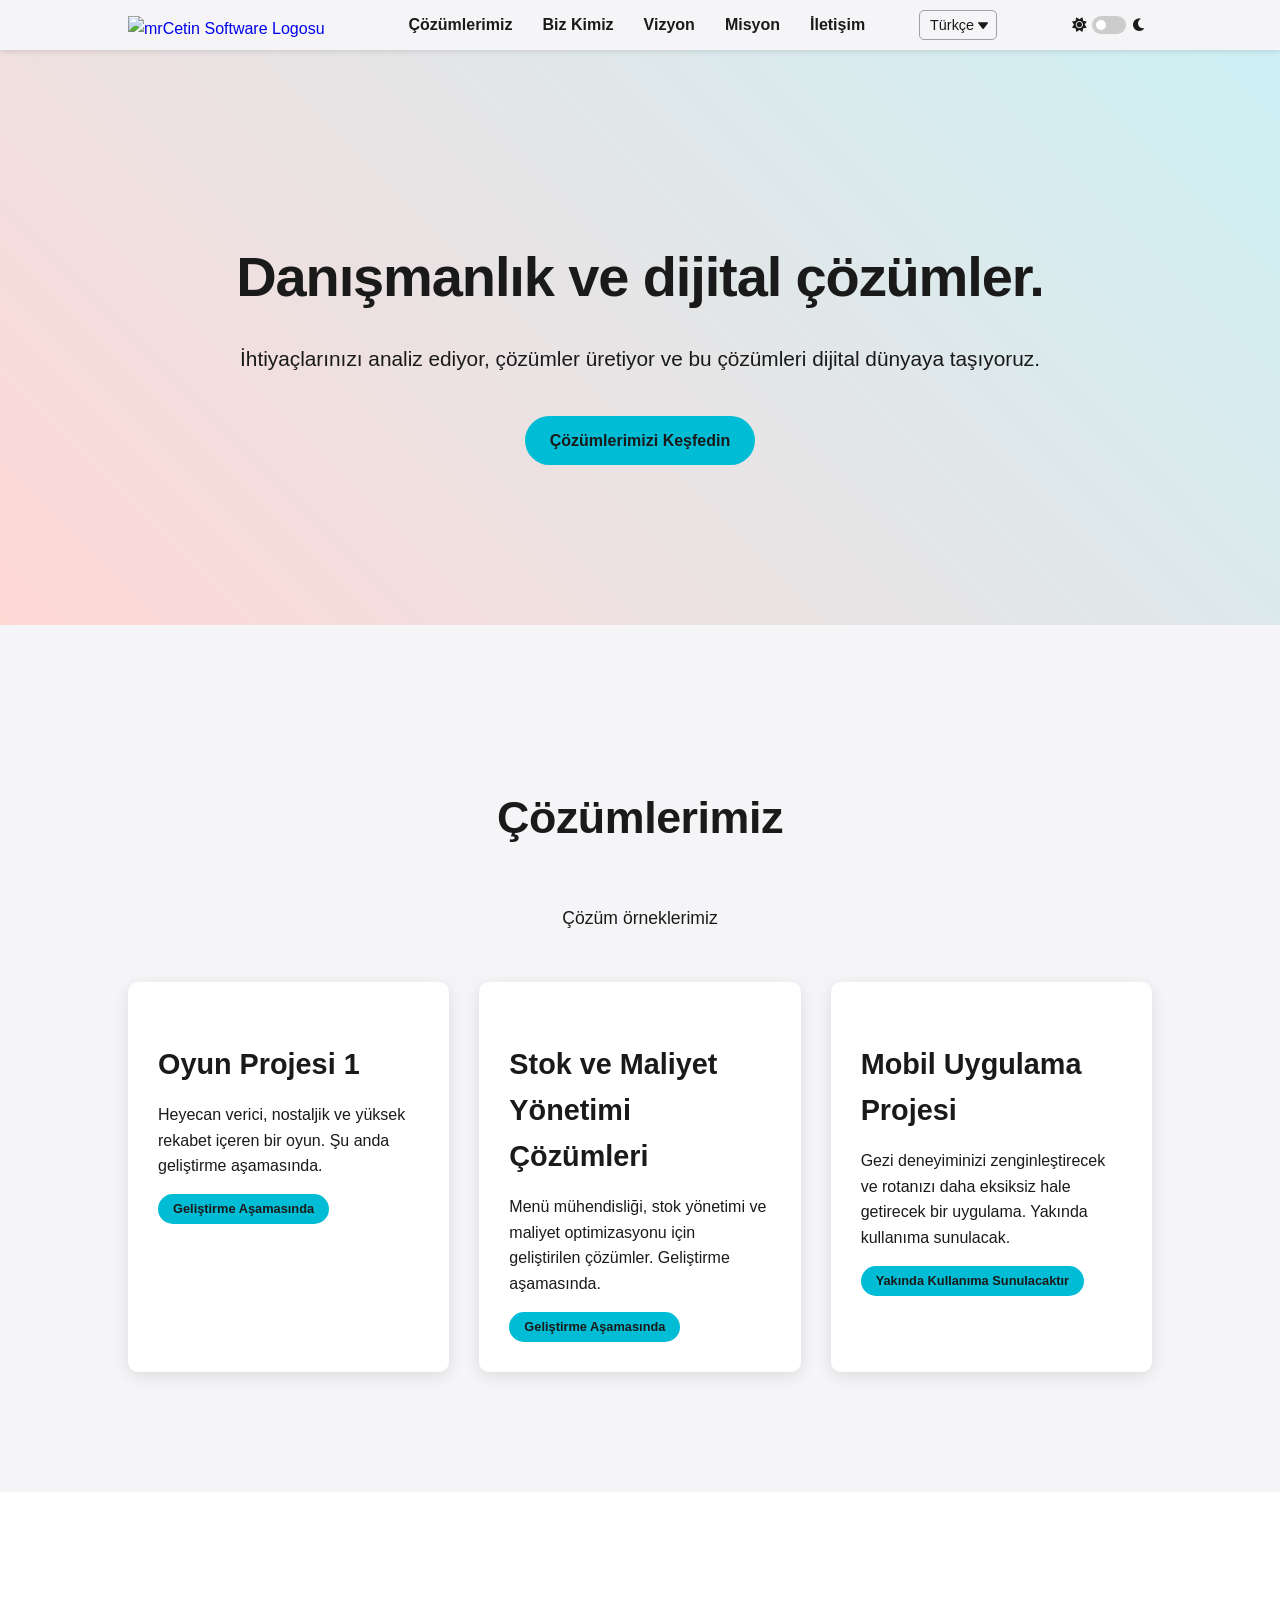
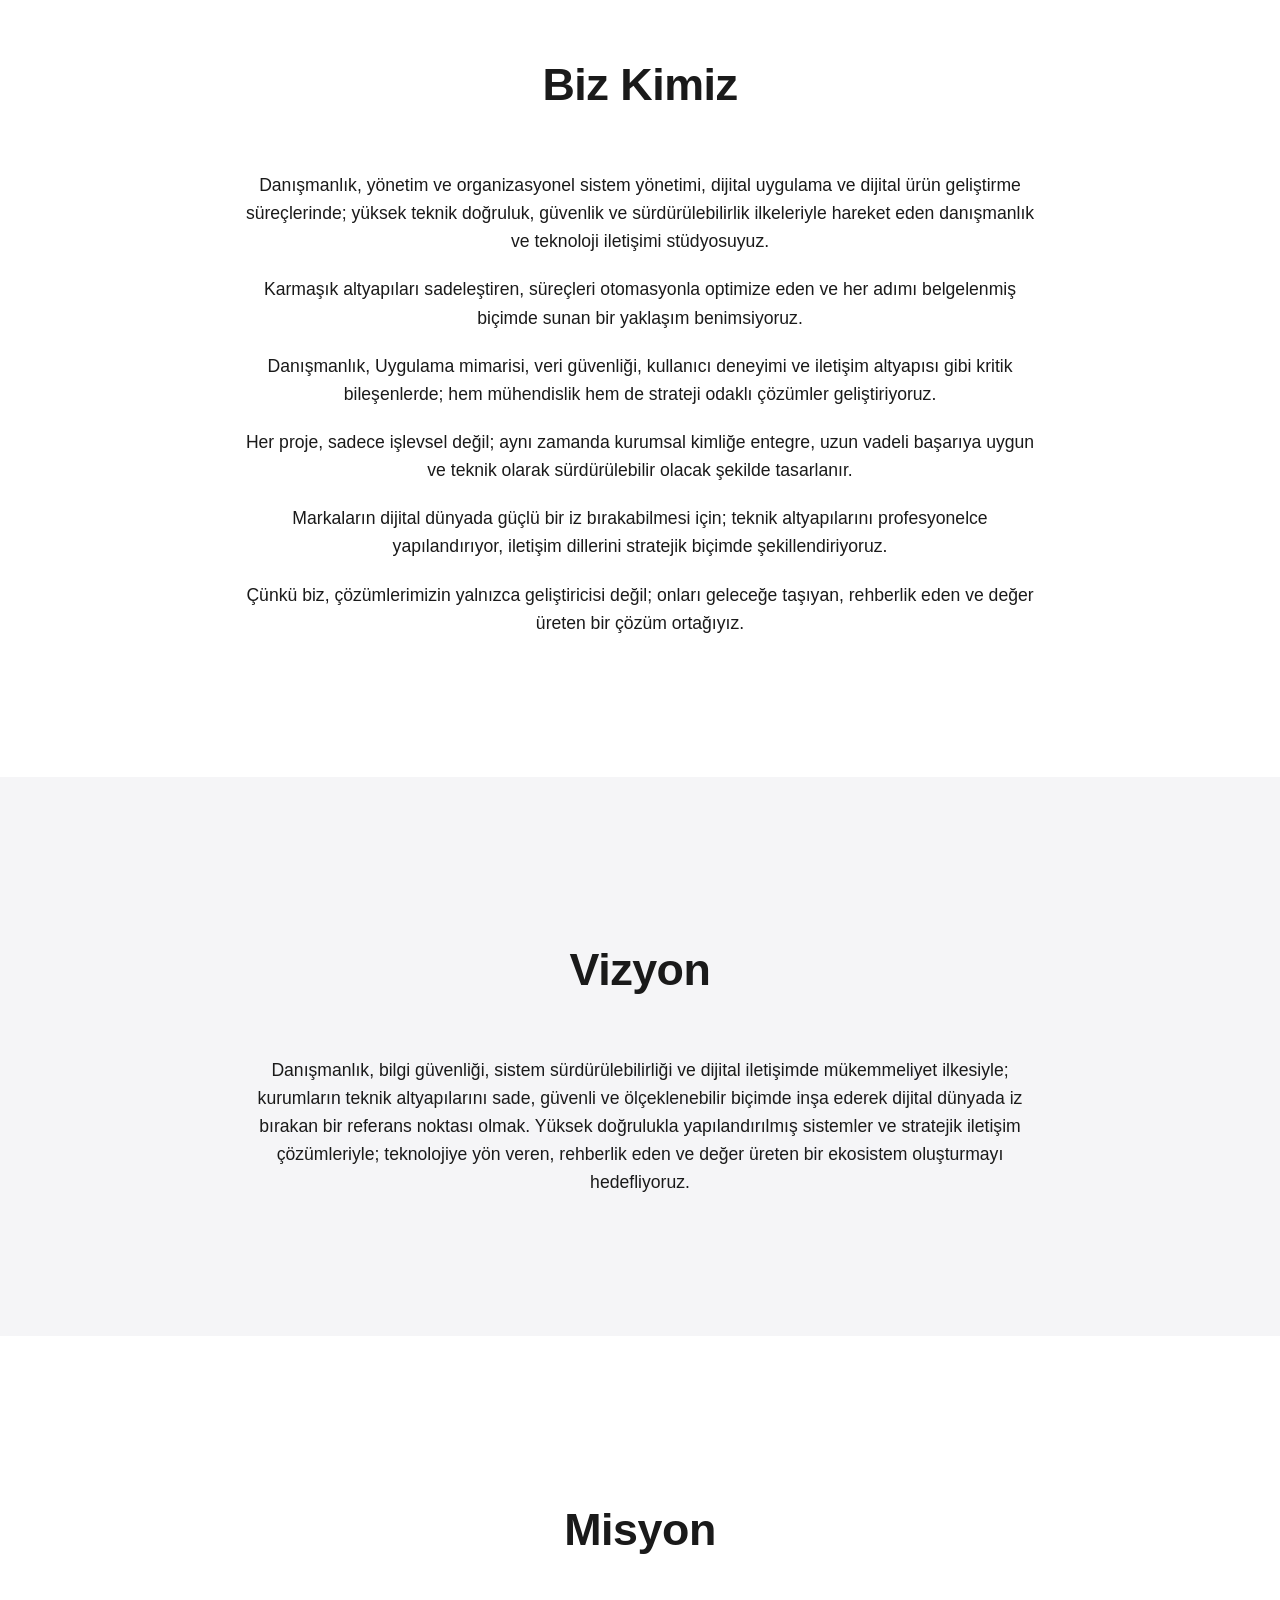
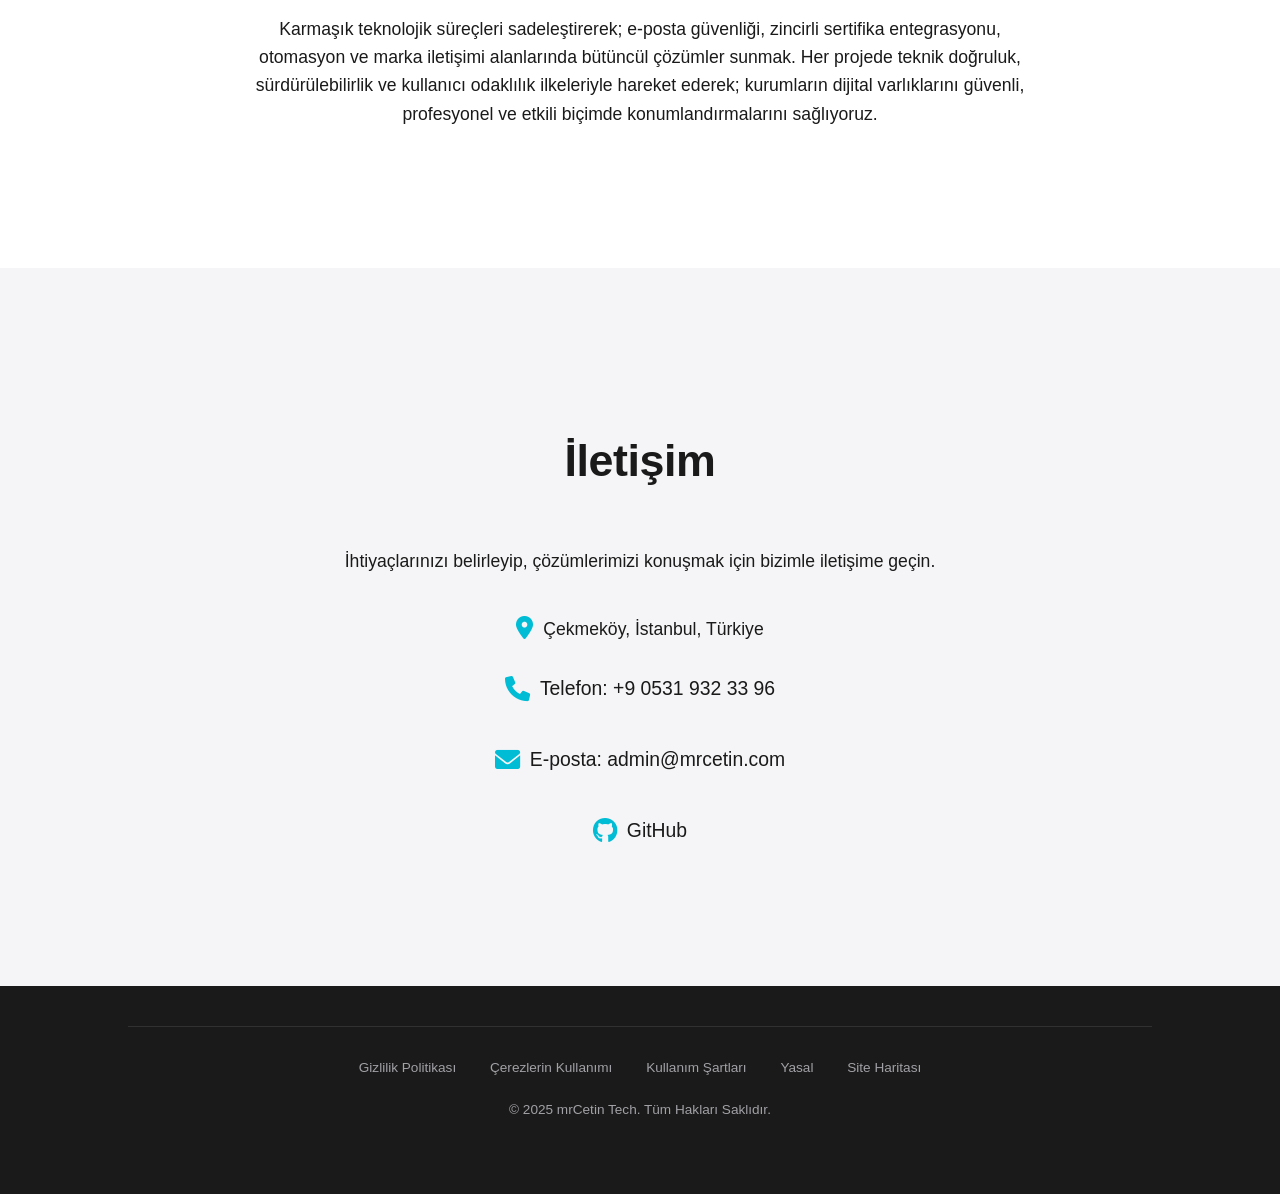
==== index.html @ 2c15eaaa "github pages conf." ====
<!DOCTYPE html>
<html lang="tr">
<head>
    <meta charset="UTF-8">
    <meta name="viewport" content="width=device-width, initial-scale=1.0">
    <title data-i18n="page_title">mrCetin Danışmanlık ve Digital çözümler</title>
    <link rel="stylesheet" href="style.css">
    <link rel="stylesheet" href="https://cdnjs.cloudflare.com/ajax/libs/font-awesome/6.0.0-beta3/css/all.min.css">
</head>
<body>
    <header>
        <div class="container">
            <a href="#" class="logo-link">
                <div class="logo">
                    <img src="logo.png" alt="mrCetin Software Logosu">
                </div>
            </a>
            <nav class="main-nav">
                <ul>
                    <li><a href="#applications" data-i18n="nav_applications">Çözümlerimiz</a></li>
                    <li><a href="#about-us" data-i18n="nav_about_us">Biz Kimiz</a></li>
                    <li><a href="#vision" data-i18n="nav_vision">Vizyon</a></li>
                    <li><a href="#mission" data-i18n="nav_mission">Misyon</a></li>
                    <li><a href="#contact" data-i18n="nav_contact">İletişim</a></li>
                </ul>
            </nav>
            <div class="language-selector main-lang-selector">
                <select id="language-select">
                    <option value="tr">Türkçe</option>
                    <option value="en">English</option>
                    <option value="de">Deutsch</option>
                    <option value="fr">Français</option>
                    <option value="it">Italiano</option>
                    <option value="es">Español</option>
                    <option value="ru">Русский</option>
                    <option value="ja">日本語</option>
                    <option value="zh">中文</option>
                    <option value="ko">한국어</option>
                    <option value="ar">العربية</option>                    
                </select>
            </div>
            <div class="theme-switch-wrapper">
                <i class="fas fa-sun"></i>
                <label class="theme-switch" for="theme-toggle">
                    <input type="checkbox" id="theme-toggle" />
                    <span class="slider"></span>
                </label>
                <i class="fas fa-moon"></i>
            </div>
            <div class="menu-toggle" id="mobile-menu-toggle">
                <i class="fas fa-bars"></i>
            </div>
        </div>
    </header>

    <div class="mobile-menu" id="mobile-menu">
        <nav>
            <ul>
                <li><a href="#applications" data-i18n="nav_applications">Çözümlerimiz</a></li>
                <li><a href="#about-us" data-i18n="nav_about_us">Biz Kimiz</a></li>
                <li><a href="#vision" data-i18n="nav_vision">Vizyon</a></li>
                <li><a href="#mission" data-i18n="nav_mission">Misyon</a></li>
                <li><a href="#contact" data-i18n="nav_contact">İletişim</a></li>
            </ul>
        </nav>
        <div class="language-selector">
            <select id="mobile-language-select">
                <option value="tr">Türkçe</option>
                <option value="en">English</option>
                <option value="de">Deutsch</option>
                <option value="es">Español</option>
                <option value="ru">Русский</option>
                <option value="ja">日本語</option>
                <option value="zh">中文</option>
                <option value="ko">한국어</option>
                <option value="ar">العربية</option>
                <option value="fr">Français</option>
                <option value="it">Italiano</option>
            </select>
        </div>
        <div class="theme-switch-wrapper mobile-theme-switch">
            <i class="fas fa-sun"></i>
            <label class="theme-switch" for="mobile-theme-toggle">
                <input type="checkbox" id="mobile-theme-toggle" />
                <span class="slider"></span>
            </label>
            <i class="fas fa-moon"></i>
        </div>
    </div>

    <main>
        <section id="hero" class="hero-section">
            <div class="container">
                <div class="hero-animated-logo">
                    <img src="logo.png" alt="mrCetin Software Animasyonlu Logo">
                </div>
                <h1 data-i18n="hero_title">Danışmanlık ve dijital çözümler.</h1>
                <p data-i18n="hero_subtitle">İhtiyaçlarınızı tespit edip, çözümler üretiyor ve onları dijital dünyaya taşıyoruz.</p>
                <a href="#applications" class="btn" data-i18n="hero_button">Çözümlerimizi Keşfedin</a>
            </div>
        </section>

        <section id="applications" class="section">
            <div class="container">
                <h2 data-i18n="applications_title">Çözümlerimiz</h2>
                <p data-i18n="applications_text">Çözüm örneklerimiz</p>
                <div class="project-grid">
                    <div class="project-card">
                        <h3 data-i18n="game_project_1_title">Oyun Projesi 1</h3>
                        <p data-i18n="game_project_1_description">Heyecan verici bir mesleki eğitim oyunu. Geliştirme aşamasında.</p>
                        <span class="status" data-i18n="status_in_development">Geliştirme Aşamasında</span>
                    </div>
                    <div class="project-card">
                        <h3 data-i18n="game_project_2_title">Maliyet Yönetimi Çözümleri</h3>
                        <p data-i18n="game_project_2_description">Menü mühendisliği ve maliyet optimizasyonu için gelişmiş çözümler. Geliştirme aşamasında.</p>
                        <span class="status" data-i18n="status_in_development">Geliştirme Aşamasında</span>
                    </div>
                    <div class="project-card">
                        <h3 data-i18n="mobile_app_project_title">Mobil Uygulama Projesi</h3>
                        <p data-i18n="mobile_app_project_description">Gezi deneyimizi geliştirecek ve rotanız için eksikliklerinizi tamamlayacak bir uygulama. Yakında kullanıma sunulacaktır.</p>
                        <span class="status" data-i18n="status_coming_soon">Yakında Kullanıma Sunulacaktır</span>
                    </div>
                </div>
            </div>
        </section>

        <section id="about-us" class="section">
            <div class="container">
                <h2 data-i18n="about_us_title">Biz Kimiz</h2>
                <p data-i18n="about_us_text_p1">Organizayonlardaki ihtiyaçların tespiti ve çözümlerini sunan; yüksek teknik doğruluk, güvenlik ve sürdürülebilirlik ilkeleriyle hareket eden danışmanlık, teknoloji ve iletişim stüdyosuyuz.</p>
                <p data-i18n="about_us_text_p2">Karmaşık altyapıları sadeleştiren, süreçleri otomasyonla optimize eden ve her adımı belgelenmiş biçimde sunan bir yaklaşım benimsiyoruz.</p>
                <p data-i18n="about_us_text_p3">Uygulama mimarisi, veri güvenliği, kullanıcı deneyimi ve iletişim altyapısı gibi kritik bileşenlerde; hem mühendislik hem de strateji odaklı çözümler geliştiriyoruz.</p>
                <p data-i18n="about_us_text_p4">Her proje, sadece işlevsel değil; aynı zamanda kurumsal kimliğe entegre, uzun vadeli başarıya uygun ve teknik olarak sürdürülebilir olacak şekilde tasarlanır.</p>
                <p data-i18n="about_us_text_p5">Markaların dijital dünyada güçlü bir iz bırakabilmesi için; teknik altyapılarını profesyonelce yapılandırıyor, iletişim dillerini stratejik biçimde şekillendiriyoruz.</p>
                <p data-i18n="about_us_text_p6">Çünkü biz, danışmanlık tespitlerinin ve dijital ürünlerin yalnızca geliştiricisi değil; onları geleceğe taşıyan, rehberlik eden ve değer üreten bir çözüm ortağıyız.</p>
            </div>
        </section>

        <section id="vision" class="section">
            <div class="container">
                <h2 data-i18n="vision_title">Vizyon</h2>
                <p data-i18n="vision_text">Bilgi güvenliği, sistem sürdürülebilirliği ve dijital iletişimde mükemmeliyet ilkesiyle; kurumların teknik altyapılarını sade, güvenli ve ölçeklenebilir biçimde inşa ederek dijital dünyada iz bırakan bir referans noktası olmak. Yüksek doğrulukla yapılandırılmış sistemler ve stratejik iletişim çözümleriyle; teknolojiye yön veren, rehberlik eden ve değer üreten bir ekosistem oluşturmayı hedefliyoruz.</p>
            </div>
        </section>

        <section id="mission" class="section">
            <div class="container">
                <h2 data-i18n="mission_title">Misyon</h2>
                <p data-i18n="mission_text">Danışmanlık ihtiacı olan işletmelerin karmaşık teknolojik ve iş akış süreçlerini sadeleştirerek; sistem akış güvenliği, digital uygulama entegrasyonu, otomasyon ve marka iletişimi alanlarında bütüncül çözümler sunmak. Her projede yüksek doğruluk, sürdürülebilirlik ve kullanıcı odaklılık ilkeleriyle hareket ederek; kurumların varlıklarını güvenli, profesyonel ve etkili biçimde konumlandırmalarını sağlıyoruz.</p>
            </div>
        </section>

        <section id="contact" class="section">
            <div class="container">
                <h2 data-i18n="contact_title">İletişim</h2>
                <p data-i18n="contact_text">Danışmanlık ve dijital ürün ihtiyaçlarınız için bizimle iletişime geçin.</p>
                <div class="contact-info">
                    <p><i class="fas fa-map-marker-alt"></i> <span data-i18n="contact_address">Çekmeköy, İstanbul, Türkiye</span></p>
                    <p><a href="tel:+905319323396"><i class="fas fa-phone"></i> <span data-i18n="contact_phone">+90531-932 33 96</span></a></p>
                    <p><a href="mailto:admin@mrcetin.com"><i class="fas fa-envelope"></i> <span data-i18n="contact_email">admin@mrcetin.com</span></a></p>
                    <p><a href="https://github.com/rgt320q/mainWebSite" target="_blank"><i class="fab fa-github"></i> <span data-i18n="contact_github">GitHub</span></a></p>
                </div>
                <!-- İletişim formu veya bilgileri buraya gelecek -->
            </div>
        </section>
    </main>

    <footer>
        <div class="container">
            <div class="footer-links">
                <a href="#privacy-policy" class="modal-trigger" data-i18n="footer_privacy">Gizlilik Politikası</a>
                <a href="#cookie-policy" class="modal-trigger" data-i18n="footer_cookies">Çerezlerin Kullanımı</a>
                <a href="#terms-of-use" class="modal-trigger" data-i18n="footer_terms">Kullanım Şartları</a>
                <a href="#legal-notice" class="modal-trigger" data-i18n="footer_legal">Yasal</a>
                <a href="#sitemap" class="modal-trigger" data-i18n="footer_sitemap">Site Haritası</a>
            </div>
            <p data-i18n="footer_copyright">&copy; 2025 mrCetin Tech. Tüm Hakları Saklıdır.</p>
        </div>
    </footer>

    <!-- Modals for Legal Content -->
    <div id="privacy-policy" class="modal">
        <div class="modal-content">
            <span class="close-button">&times;</span>
            <h2 data-i18n="privacy_policy_title">Gizlilik Politikası</h2>
            <p data-i18n="privacy_policy_text">Bu gizlilik politikası, mrCetin Software'in kişisel verilerinizi nasıl topladığını, kullandığını, ifşa ettiğini ve koruduğunu açıklar. Hizmetlerimizi kullanarak, bu politikada açıklanan uygulamaları kabul etmiş olursunuz. Veri güvenliğiniz bizim için önemlidir ve verilerinizi korumak için gerekli tüm önlemleri alıyoruz. Topladığımız veriler, hizmetlerimizi iyileştirmek, size daha iyi bir deneyim sunmak ve yasal yükümlülüklerimizi yerine getirmek amacıyla kullanılır. Verilerinizi üçüncü taraflarla izniniz olmadan paylaşmayız, ancak yasal gereklilikler veya hizmet sağlayıcılarımızla işbirliği durumları istisna teşkil edebilir. Gizlilik haklarınızla ilgili daha fazla bilgi için lütfen bizimle iletişime geçin.</p>
        </div>
    </div>

    <div id="cookie-policy" class="modal">
        <div class="modal-content">
            <span class="close-button">&times;</span>
            <h2 data-i18n="cookie_policy_title">Çerezlerin Kullanımı</h2>
            <p data-i18n="cookie_policy_text">Web sitemiz, kullanıcı deneyiminizi geliştirmek ve hizmetlerimizi analiz etmek için çerezler kullanır. Çerezler, tarayıcınız tarafından bilgisayarınızda depolanan küçük metin dosyalarıdır. Bu çerezler, tercihlerinizi hatırlamamıza, site trafiğini analiz etmemize ve size kişiselleştirilmiş içerik sunmamıza yardımcı olur. Çerezleri istediğiniz zaman tarayıcı ayarlarınızdan kontrol edebilir ve silebilirsiniz. Ancak, çerezleri devre dışı bırakmanız durumunda web sitemizin bazı özelliklerinin düzgün çalışmayabileceğini lütfen unutmayın. Daha fazla bilgi için çerez politikamızı inceleyebilirsiniz.</p>
        </div>
    </div>

    <div id="terms-of-use" class="modal">
        <div class="modal-content">
            <span class="close-button">&times;</span>
            <h2 data-i18n="terms_of_use_title">Kullanım Şartları</h2>
            <p data-i18n="terms_of_use_text">mrCetin Software web sitesini kullanarak, aşağıdaki kullanım şartlarını kabul etmiş olursunuz. Bu şartlar, web sitemizin kullanımı, içeriği, fikri mülkiyet hakları ve sorumluluk sınırlamaları ile ilgili hükümler içerir. Web sitemizdeki içerikler yalnızca genel bilgi amaçlıdır ve herhangi bir yasal tavsiye niteliği taşımaz. Hizmetlerimizi kötüye kullanmamanız, yasa dışı faaliyetlerde bulunmamanız ve diğer kullanıcıların haklarına saygı göstermeniz beklenir. Bu şartları ihlal etmeniz durumunda, hizmetlerimize erişiminiz kısıtlanabilir veya sonlandırılabilir. Lütfen bu şartları dikkatlice okuyunuz.</p>
        </div>
    </div>

    <div id="legal-notice" class="modal">
        <div class="modal-content">
            <span class="close-button">&times;</span>
            <h2 data-i18n="legal_notice_title">Yasal Bildirim</h2>
            <p data-i18n="legal_notice_text">Bu yasal bildirim, mrCetin Software'in yasal bilgilerini, şirket detaylarını ve telif hakkı beyanlarını içerir. Web sitemizdeki tüm içerikler, metinler, grafikler, logolar ve yazılımlar mrCetin Software'e aittir veya lisanslıdır ve telif hakkı yasalarıyla korunmaktadır. İzinsiz çoğaltma, dağıtım veya kullanım yasaktır. Web sitemizde yer alan bilgiler iyi niyetle sunulmuştur, ancak doğruluğu veya eksiksizliği konusunda garanti verilmez. Herhangi bir yasal sorunuz veya endişeniz varsa, lütfen yetkili bir hukuk danışmanına başvurunuz.</p>
        </div>
    </div>

    <div id="sitemap" class="modal">
        <div class="modal-content">
            <span class="close-button">&times;</span>
            <h2 data-i18n="sitemap_title">Site Haritası</h2>
            <p data-i18n="sitemap_text">mrCetin Software web sitesinin tüm sayfalarına hızlı erişim için site haritası. Ana Sayfa, Uygulamalarımız, Biz Kimiz, Vizyon, Misyon, İletişim, Gizlilik Politikası, Çerezlerin Kullanımı, Kullanım Şartları, Yasal Bildirim gibi ana bölümleri içerir. Bu harita, web sitemizde gezinmenizi kolaylaştırmak ve aradığınız bilgilere daha hızlı ulaşmanızı sağlamak amacıyla hazırlanmıştır. Herhangi bir sayfa bağlantısının çalışmaması durumunda lütfen bizimle iletişime geçin.</p>
        </div>
    </div>

    <script src="script.js"></script>
</body>
</html>
---- style.css ----
:root {
    --color-text-primary: #1A1A1A;
    --color-background-primary: #FFFFFF;
    --color-background-secondary: #F5F5F7;
    --color-accent-primary: #00BCD4;
    --color-accent-secondary: #FF3B30;
    --color-header-background: #F5F5F7;
    --color-header-text: #1A1A1A;
    --color-footer-background: #1A1A1A;
    --color-footer-text: #A1A1A6;
    --color-modal-background: rgba(0,0,0,0.8);
    --color-modal-content-background: #FFFFFF;
    --color-shadow: rgba(0,0,0,0.1);
    --logo-filter: none;
}

[data-theme="dark"] {
    --color-text-primary: #FFFFFF;
    --color-background-primary: #1A1A1A;
    --color-background-secondary: #2C2C2E;
    --color-header-background: #1A1A1A;
    --color-header-text: #FFFFFF;
    --color-footer-text: #8E8E93;
    --color-modal-content-background: #2C2C2E;
    --color-shadow: rgba(255,255,255,0.2);
    --logo-filter: brightness(0) invert(1);
}

body {
    font-family: -apple-system, BlinkMacSystemFont, "Segoe UI", Roboto, Helvetica, Arial, sans-serif, "Apple Color Emoji", "Segoe UI Emoji", "Segoe UI Symbol";
    margin: 0;
    padding: 0;
    box-sizing: border-box;
    background-color: var(--color-background-primary);
    color: var(--color-text-primary);
    line-height: 1.6;
    transition: background-color 0.3s ease, color 0.3s ease;
}

.container {
    width: 90%;
    max-width: 1024px; /* Apple.com'a benzer daha dar bir içerik alanı */
    margin: 0 auto;
    padding: 20px 0;
}

/* Header */
header {
    background-color: var(--color-header-background);
    color: var(--color-header-text);
    padding: 3px 0; /* Further reduced vertical padding */
    position: fixed;
    width: 100%;
    top: 0;
    left: 0;
    z-index: 1000;
    box-shadow: 0 2px 5px var(--color-shadow);
}

header .container {
    display: flex;
    justify-content: space-between;
    align-items: center;
    padding: 5px 5px; /* Reduced vertical padding for header's container */
}

.logo-link {
    padding-top: 8px; /* Small buffer above the logo */
    text-decoration: none;
}

.logo {
    /* padding-top is now on .logo-link */
}

.logo img {
    height: 60px; /* Further reduced logo height */
    filter: none; /* Default dark logo for light mode */
    transition: filter 0.3s ease;
}

[data-theme="dark"] .logo img {
    filter: brightness(0) invert(1); /* Invert to white for dark mode */
}

nav.main-nav {
    display: flex;
}

nav.main-nav ul {
    list-style: none;
    margin: 0;
    padding: 0;
    display: flex;
}

nav.main-nav ul li {
    margin-left: 30px;
}

nav.main-nav ul li a {
    color: var(--color-header-text);
    text-decoration: none;
    font-weight: 600;
    font-size: 1em;
    transition: color 0.3s ease;
}

nav.main-nav ul li a:hover {
    color: var(--color-accent-primary); /* Vurgu rengi */
}

.language-selector.main-lang-selector {
    display: block;
}

.language-selector select {
    background-color: var(--color-header-background);
    color: var(--color-header-text);
    border: 1px solid var(--color-footer-text);
    padding: 6px 10px;
    border-radius: 5px;
    font-size: 0.9em;
    cursor: pointer;
    appearance: none;
    -webkit-appearance: none;
    -moz-appearance: none;
    background-repeat: no-repeat;
    background-position: right 8px top 50%;
    background-size: 10px auto;
    transition: background-color 0.3s ease, color 0.3s ease, border-color 0.3s ease;
    background-image: url('data:image/svg+xml;charset=US-ASCII,%3Csvg%20xmlns%3D%22http%3A%2F%2Fwww.w3.org%2F2000%2Fsvg%22%20width%3D%22292.4%22%20height%3D%22292.4%22%3E%3Cpath%20fill%3D%22%231A1A1A%22%20d%3D%22M287%2069.4a17.6%2017.6%200%200%200-13-5.4H18.4c-6.5%200-12.3%203.2-16.1%208.1-3.8%204.9-4.6%2011-2.4%2017.4l133.7%20163.5c3.8%204.9%209.6%208.1%2016.1%208.1s12.3-3.2%2016.1-8.1L289.4%2094.7c2.2-6.4%201.4-12.5-2.4-17.4z%22%2F%3E%3C%2Fsvg%3E');
}

[data-theme="dark"] .language-selector select {
    background-image: url('data:image/svg+xml;charset=US-ASCII,%3Csvg%20xmlns%3D%22http%3A%2F%2Fwww.w3.org%2F2000%2Fsvg%22%20width%3D%22292.4%22%20height%3D%22292.4%22%3E%3Cpath%20fill%3D%22%23FFFFFF%22%20d%3D%22M287%2069.4a17.6%2017.6%200%200%200-13-5.4H18.4c-6.5%200-12.3%203.2-16.1%208.1-3.8%204.9-4.6%2011-2.4%2017.4l133.7%20163.5c3.8%204.9%209.6%208.1%2016.1%208.1s12.3-3.2%2016.1-8.1L289.4%2094.7c2.2-6.4%201.4-12.5-2.4-17.4z%22%2F%3E%3C%2Fsvg%3E');
}

.language-selector select:focus {
    outline: none;
    border-color: var(--color-accent-primary);
}

.menu-toggle {
    display: none; /* Hide on desktop */
    font-size: 1.8em;
    cursor: pointer;
    color: var(--color-header-text);
}

/* Theme Toggle Switch */
.theme-switch-wrapper {
    display: flex;
    align-items: center;
    margin-left: 15px;
}

.theme-switch {
    display: inline-block;
    height: 18px;
    position: relative;
    width: 34px;
}

.theme-switch input {
    display:none;
}

.slider {
    background-color: #ccc;
    bottom: 0;
    cursor: pointer;
    left: 0;
    position: absolute;
    right: 0;
    top: 0;
    transition: .4s;
    border-radius: 18px;
}

.slider:before {
    background-color: white;
    bottom: 4px;
    content: "";
    height: 10px;
    left: 4px;
    position: absolute;
    transition: .4s;
    width: 10px;
    border-radius: 50%;
}

input:checked + .slider {
    background-color: var(--color-accent-primary);
}

input:checked + .slider:before {
    transform: translateX(16px);
}

.theme-switch-wrapper .fa-sun, .theme-switch-wrapper .fa-moon {
    color: var(--color-header-text);
    margin: 0 6px;
    font-size: 0.9em;
}

.mobile-menu {
    display: none; /* Hidden by default */
}

/* Hero Section */
.hero-section {
    background: var(--color-background-primary);
    color: var(--color-text-primary);
    text-align: center;
    padding: 140px 0; /* Adjusted for less space on desktop */
    display: flex;
    flex-direction: column; /* İçerikleri dikey hizalamak için */
    align-items: center;
    justify-content: center;
    /*min-height: 90vh; /* Tam ekran yüksekliği */
    margin-top: 0; /* Header yüksekliği kadar boşluk kaldırıldı, padding ile ayarlanacak */
    overflow: hidden; /* Animasyonlar için */
    position: relative;
}

.hero-section::before {
    content: '';
    position: absolute;
    top: 0;
    left: 0;
    width: 100%;
    height: 100%;
    background: linear-gradient(45deg, var(--color-accent-secondary), var(--color-accent-primary));
    opacity: 0.2;
    animation: gradientAnimation 15s ease infinite;
    z-index: 0;
}

.hero-section .container {
    position: relative;
    z-index: 1;
}

.hero-animated-logo {
    margin-bottom: 10px; /* Logo ile metin arasındaki boşluk azaltıldı */
    opacity: 0;
    animation: logoFadeInBlur 12s infinite alternate; /* Animasyon süresi artırıldı */
}

.hero-animated-logo img {
    height: 280px; /* Animasyonlu logo boyutu */
    filter: var(--logo-filter);
    transition: filter 0.3s ease;
}

@keyframes logoFadeInBlur {
    0% {
        opacity: 0;
        filter: var(--logo-filter) blur(10px);
        transform: translateY(-50px) scale(0.5);
    }
    10% {
        opacity: 1;
        filter: var(--logo-filter) blur(0px);
        transform: translateY(0) scale(1.2);
    }
    20% {
        opacity: 1;
        filter: var(--logo-filter) blur(0px);
        transform: translateY(0) scale(1.2);
    }
    25% {
        opacity: 0.5;
        filter: var(--logo-filter) blur(5px);
        transform: translateY(-5px) scale(1.15);
    }
    30% {
        opacity: 1;
        filter: var(--logo-filter) blur(0px);
        transform: translateY(0) scale(1.2);
    }
    80% {
        opacity: 1;
        filter: var(--logo-filter) blur(0px);
        transform: translateY(0) scale(1.2);
    }
    100% {
        opacity: 0;
        filter: var(--logo-filter) blur(10px);
        transform: translateY(50px) scale(0.5);
    }
}

.hero-section h1,
.hero-section p,
.hero-section .btn {
    opacity: 0; /* Re-enabled for testing IntersectionObserver */
    transform: translateY(30px); /* Re-enabled for testing IntersectionObserver */
    transition: opacity 0.8s ease-out, transform 0.8s ease-out;
}

.hero-section.is-visible h1 {
    opacity: 1;
    transform: translateY(0);
    transition-delay: 0.1s;
}

.hero-section.is-visible p {
    opacity: 1;
    transform: translateY(0);
    transition-delay: 0.3s;
}

.hero-section.is-visible .btn {
    opacity: 1;
    transform: translateY(0);
    transition-delay: 0.5s;
}

.hero-section h1 {
    font-size: 3.5em;
    margin-bottom: 20px;
    font-weight: 700;
    letter-spacing: -0.02em;
}

.hero-section p {
    font-size: 1.3em;
    margin-bottom: 40px;
    font-weight: 400;
    opacity: 0.8;
}

.btn {
    background-color: var(--color-accent-primary); /* Vurgu rengi */
    color: var(--color-white);
    padding: 12px 25px;
    text-decoration: none;
    border-radius: 50px;
    font-weight: 600;
    transition: background-color 0.3s ease, transform 0.2s ease;
    display: inline-block;
}

.btn:hover {
    background-color: #0097a7; /* Darker turquoise, consider making this a variable if needed */
    transform: translateY(-2px);
}

/* Section Stilleri */
.section {
    padding: 100px 0;
    text-align: center;
    background-color: var(--color-background-primary);
    position: relative; /* Animasyonlar için */
    overflow: hidden; /* Animasyonlar için */
    transition: background-color 0.3s ease;
}

.section:nth-of-type(even) {
    background-color: var(--color-background-secondary);
}

.section h2,
.section p,
.section .btn {
    opacity: 0;
    transform: translateY(30px);
    transition: opacity 0.8s ease-out, transform 0.8s ease-out;
}

.section.is-visible h2 {
    opacity: 1;
    transform: translateY(0);
    transition-delay: 0.1s;
}

.section.is-visible p {
    opacity: 1;
    transform: translateY(0);
    transition-delay: 0.3s;
}

.section.is-visible .btn {
    opacity: 1;
    transform: translateY(0);
    transition-delay: 0.5s;
}

.section h2 {
    font-size: 2.8em;
    margin-bottom: 50px;
    color: var(--color-text-primary);
    font-weight: 700;
    letter-spacing: -0.01em;
}

.section p {
    font-size: 1.1em;
    max-width: 800px;
    margin: 0 auto 20px auto;
    color: var(--color-text-secondary); /* Using a secondary text color for paragraphs */
}

/* Project Grid Stilleri */
.project-grid {
    display: grid;
    grid-template-columns: repeat(auto-fit, minmax(300px, 1fr));
    gap: 30px;
    margin-top: 50px;
}

.project-card {
    background-color: var(--color-background-primary);
    border-radius: 10px;
    box-shadow: 0 4px 15px var(--color-shadow);
    padding: 30px;
    text-align: left;
    transition: transform 0.3s ease, box-shadow 0.3s ease, background-color 0.3s ease;
}

.project-card:hover {
    transform: translateY(-10px);
    box-shadow: 0 8px 25px var(--color-shadow);
}

.project-card h3 {
    font-size: 1.8em;
    color: var(--color-text-primary);
    margin-bottom: 15px;
}

.project-card p {
    font-size: 1em;
    color: var(--color-text-secondary);
    line-height: 1.6;
    margin-bottom: 15px;
}

.project-card .status {
    display: inline-block;
    background-color: var(--color-accent-primary);
    color: var(--color-white);
    padding: 5px 15px;
    border-radius: 20px;
    font-size: 0.8em;
    font-weight: 600;
}

/* Contact Info Stilleri */
.contact-info {
    display: flex;
    flex-direction: column;
    align-items: center;
    margin-top: 30px;
}

.contact-info p,
.contact-info a {
    display: flex;
    align-items: center;
    margin: 10px 0;
    font-size: 1.1em;
    color: var(--color-text-primary);
    text-decoration: none;
}

.contact-info p i,
.contact-info a i {
    font-size: 1.3em;
    margin-right: 10px;
    color: var(--color-accent-primary);
}

.contact-info a:hover {
    color: var(--color-accent-primary);
}

/* Footer */
footer {
    background-color: var(--color-footer-background);
    color: var(--color-footer-text);
    padding: 40px 0;
    font-size: 0.85em;
    text-align: center;
    transition: background-color 0.3s ease, color 0.3s ease;
}

footer .container {
    border-top: 1px solid rgba(255,255,255,0.1);
    padding-top: 30px;
}

.footer-links {
    margin-bottom: 20px;
}

.footer-links a {
    color: var(--color-footer-text);
    text-decoration: none;
    margin: 0 15px;
    transition: color 0.3s ease;
}

.footer-links a:hover {
    color: var(--color-header-text); /* Using header text color for hover */
}

footer p {
    margin-top: 20px;
    color: var(--color-footer-text);
}

/* Modals */
.modal {
    display: none; /* Varsayılan olarak gizli */
    position: fixed; /* Sayfanın tamamını kaplar */
    z-index: 2000; /* Diğer her şeyin üzerinde */
    left: 0;
    top: 0;
    width: 100%;
    height: 100%;
    overflow: auto; /* İçerik sığmazsa kaydırma çubuğu */
    background-color: var(--color-modal-background); /* Yarı saydam siyah arka plan */
    backdrop-filter: blur(5px); /* Arka planı bulanıklaştır */
    -webkit-backdrop-filter: blur(5px);
}

.modal-content {
    background-color: var(--color-modal-content-background);
    margin: 10% auto; /* Üstten ve alttan boşluk, ortalanmış */
    padding: 20px; /* Adjusted padding */
    border: 1px solid var(--color-shadow);
    width: 80%; /* Genişlik */
    max-width: 700px;
    border-radius: 10px;
    position: relative;
    box-shadow: 0 5px 15px var(--color-shadow);
    animation: modalOpen 0.3s ease-out;
    transition: background-color 0.3s ease;
}

.modal-content h2 {
    color: var(--color-text-primary);
    font-size: 2em;
    margin-bottom: 20px;
}

.modal-content p {
    color: var(--color-text-secondary);
    text-align: left;
    font-size: 1em;
    line-height: 1.8;
    word-wrap: break-word; /* Ensures long words break and wrap */
    word-break: break-word; /* Ensures long words break and wrap */
}

.close-button {
    color: var(--color-text-primary);
    position: absolute;
    top: 15px;
    right: 25px;
    font-size: 35px;
    font-weight: bold;
    cursor: pointer;
    transition: color 0.3s ease;
}

.close-button:hover,
.close-button:focus {
    color: var(--color-accent-secondary);
    text-decoration: none;
    cursor: pointer;
}

@keyframes modalOpen {
    from { opacity: 0; transform: translateY(-50px); }
    to { opacity: 1; transform: translateY(0); }
}

/* Animasyonlar */
@keyframes gradientAnimation {
    0% { background-position: 0% 50%; }
    50% { background-position: 100% 50%; }
    100% { background-position: 0% 50%; }
}

/* Responsive Tasarım */
@media (max-width: 768px) {
    header .container {
        flex-direction: row; /* Keep logo and toggle on same row */
        justify-content: space-between; /* Space between logo and toggle */
        align-items: center;
    }

    nav.main-nav,
    .language-selector.main-lang-selector,
    .theme-switch-wrapper:not(.mobile-theme-switch) {
        display: none; /* Hide desktop nav and theme switcher on mobile */
    }

    .menu-toggle {
        display: block; /* Show hamburger icon on mobile */
    }

    .mobile-theme-switch {
        margin-top: 30px;
    }

    .mobile-menu {
        position: fixed;
        top: 0;
        left: 0;
        width: 100%;
        height: 100%;
        background-color: var(--color-header-background); /* Dark overlay */
        z-index: 999;
        display: flex;
        flex-direction: column;
        justify-content: center;
        align-items: center;
        transform: translateX(100%); /* Start off-screen to the right */
        transition: transform 0.3s ease-in-out, background-color 0.3s ease;
    }

    .mobile-menu.is-open {
        transform: translateX(0); /* Slide in */
    }

    .mobile-menu nav ul {
        list-style: none;
        padding: 0;
        text-align: center;
        margin-bottom: 30px;
    }

    .mobile-menu nav ul li {
        margin: 20px 0;
    }

    .mobile-menu nav ul li a {
        color: var(--color-header-text);
        text-decoration: none;
        font-size: 1.8em;
        font-weight: 600;
        transition: color 0.3s ease;
    }

    .mobile-menu nav ul li a:hover {
        color: var(--color-accent-primary);
    }

    .mobile-menu .language-selector select {
        background-color: var(--color-header-background);
        color: var(--color-header-text);
        border: 1px solid var(--color-footer-text);
        padding: 10px 20px;
        border-radius: 5px;
        font-size: 1.2em;
        cursor: pointer;
        appearance: none;
        -webkit-appearance: none;
        -moz-appearance: none;
        background-image: url('data:image/svg+xml;charset=US-ASCII,%3Csvg%20xmlns%3D%22http%3A%2F%2Fwww.w3.org%2F2000%2Fsvg%22%20width%3D%22292.4%22%20height%3D%22292.4%22%3E%3Cpath%20fill%3D%22%23ffffff%22%20d%3D%22M287%2069.4a17.6%2017.6%200%200%200-13-5.4H18.4c-6.5%200-12.3%203.2-16.1%208.1-3.8%204.9-4.6%2011-2.4%2017.4l133.7%20163.5c3.8%204.9%209.6%208.1%2016.1%208.1s12.3-3.2%2016.1-8.1L289.4%2094.7c2.2-6.4%201.4-12.5-2.4-17.4z%22%2F%3E%3C%2Fsvg%3E');
        background-repeat: no-repeat;
        background-position: right 15px center;
        background-size: 15px auto;
    }

    .hero-section {
        padding: 120px 0; /* Increased padding for mobile */
        min-height: auto; /* Allow height to be determined by content */
    }

    .hero-section h1 {
        font-size: 2.5em;
    }

    .hero-section p {
        font-size: 1.1em;
    }

    .section h2 {
        font-size: 2.2em;
    }

    .footer-links a {
        display: block;
        margin: 10px 0;
    }

    .modal-content {
        width: 95%;
        margin: 0 auto; /* Remove vertical margin */
        max-height: 100vh; /* Limit height to viewport height */
        overflow-y: auto; /* Enable vertical scrolling */
    }
}
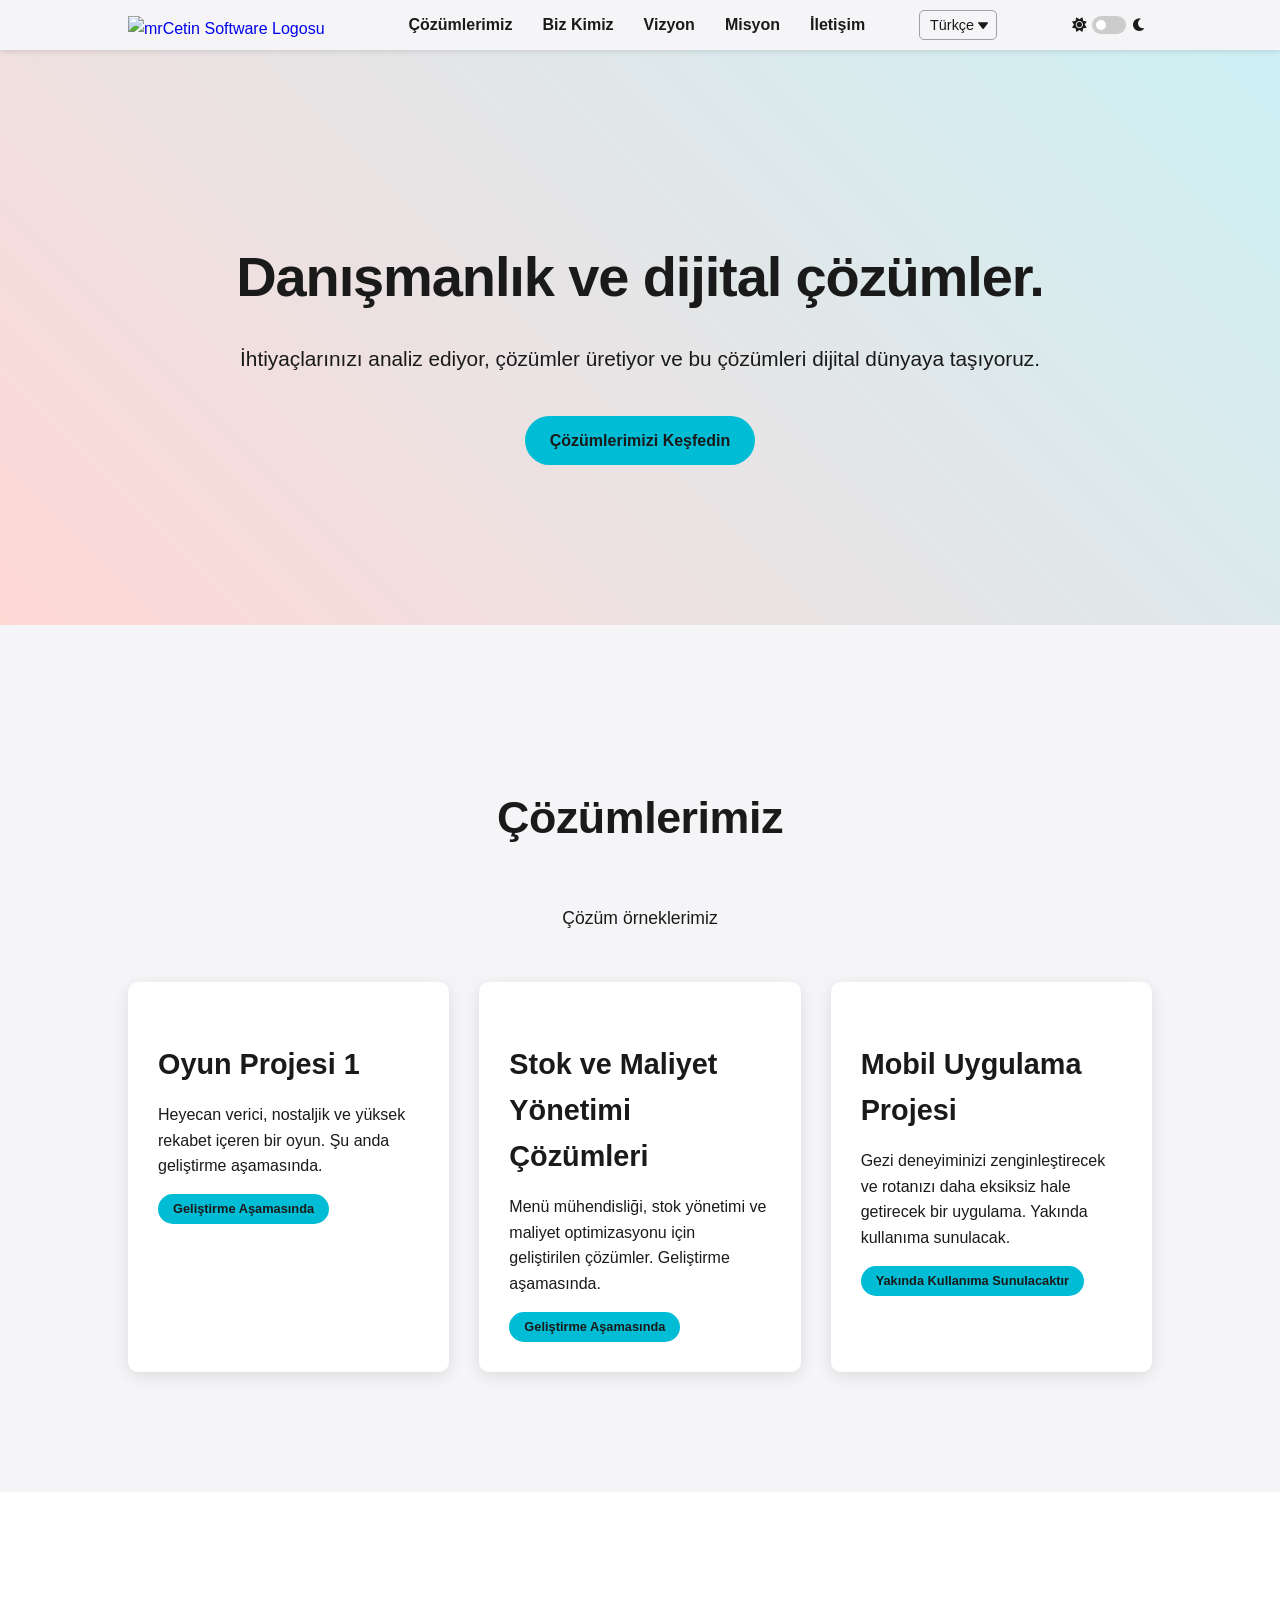
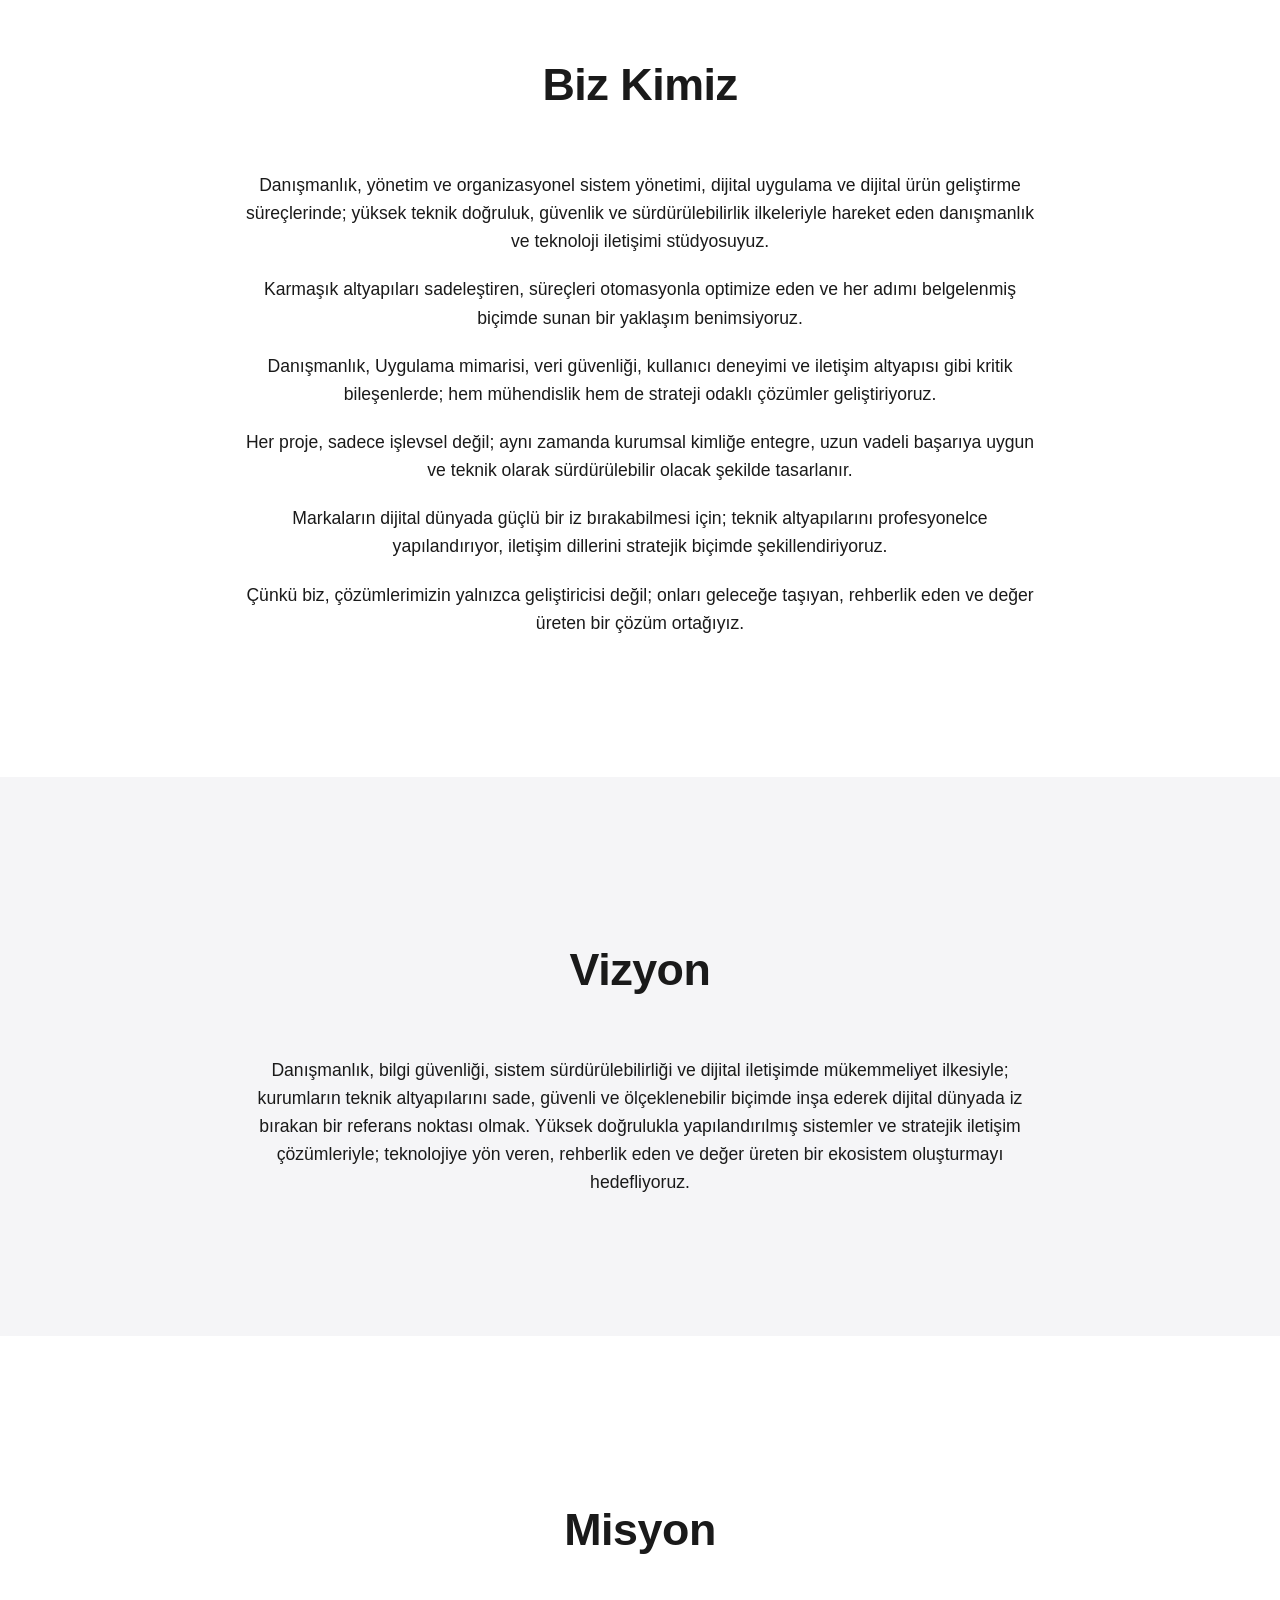
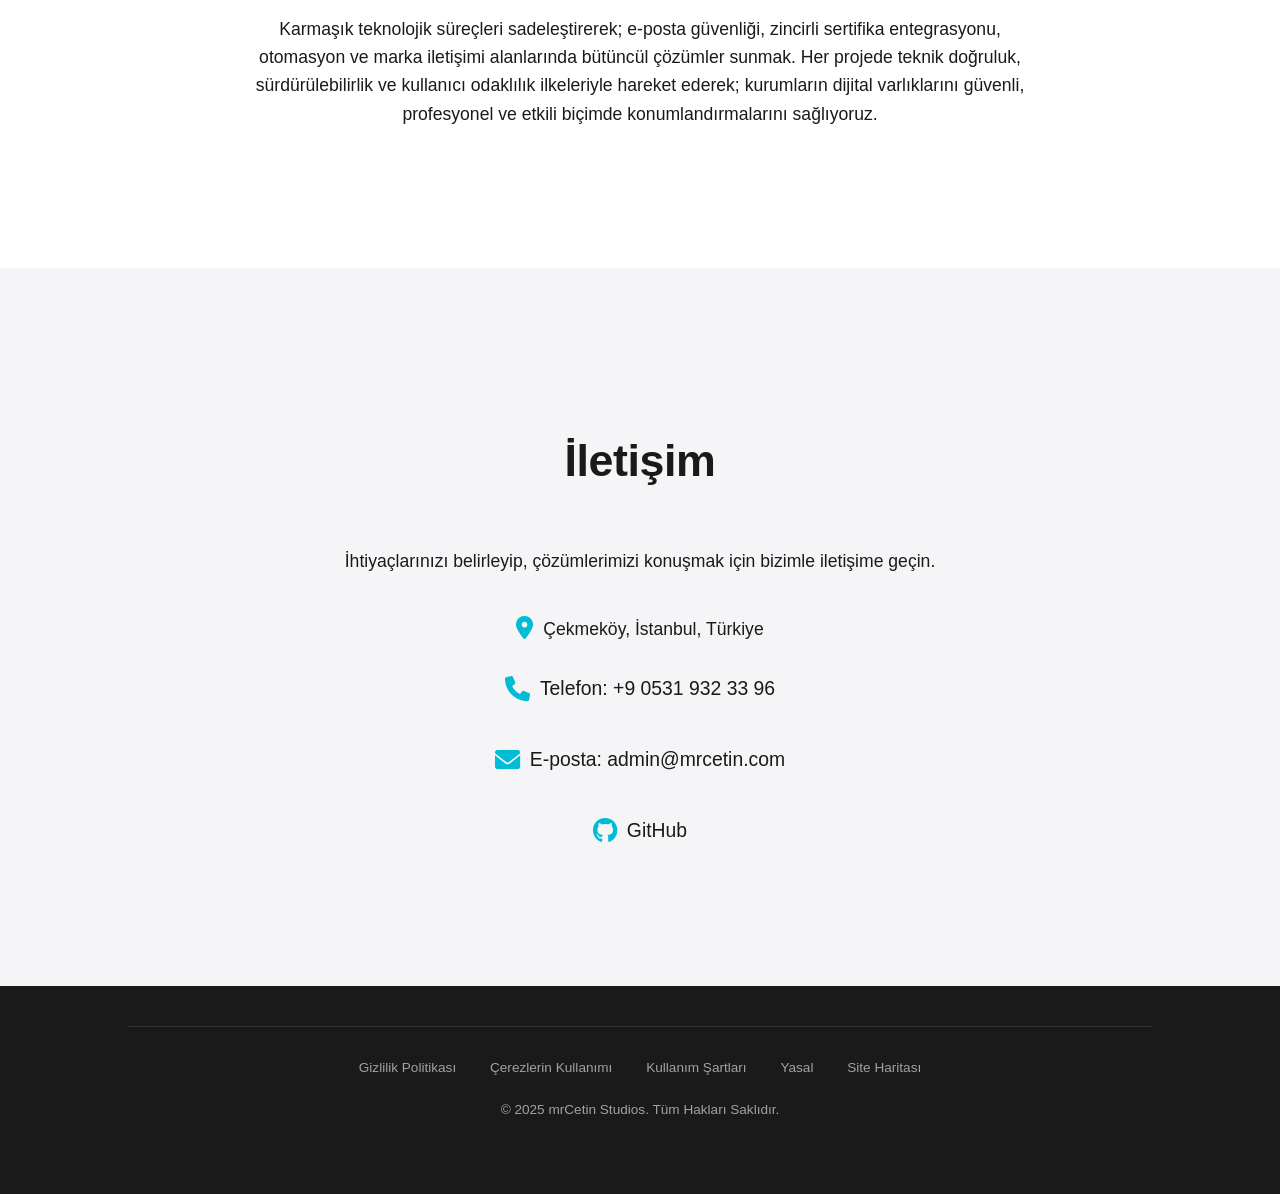
==== commit 42f7771f: "Update footer links and copyright information; add privacy policy page." ====
--- a/index.html
+++ b/index.html
@@ -168,13 +168,13 @@
     <footer>
         <div class="container">
             <div class="footer-links">
-                <a href="#privacy-policy" class="modal-trigger" data-i18n="footer_privacy">Gizlilik Politikası</a>
+                <a href="privacy-policy.html" data-i18n="footer_privacy">Gizlilik Politikası</a>
                 <a href="#cookie-policy" class="modal-trigger" data-i18n="footer_cookies">Çerezlerin Kullanımı</a>
                 <a href="#terms-of-use" class="modal-trigger" data-i18n="footer_terms">Kullanım Şartları</a>
                 <a href="#legal-notice" class="modal-trigger" data-i18n="footer_legal">Yasal</a>
                 <a href="#sitemap" class="modal-trigger" data-i18n="footer_sitemap">Site Haritası</a>
             </div>
-            <p data-i18n="footer_copyright">&copy; 2025 mrCetin Tech. Tüm Hakları Saklıdır.</p>
+            <p data-i18n="footer_copyright">&copy; 2025 mrCetin Studios. Tüm Hakları Saklıdır.</p>
         </div>
     </footer>
 
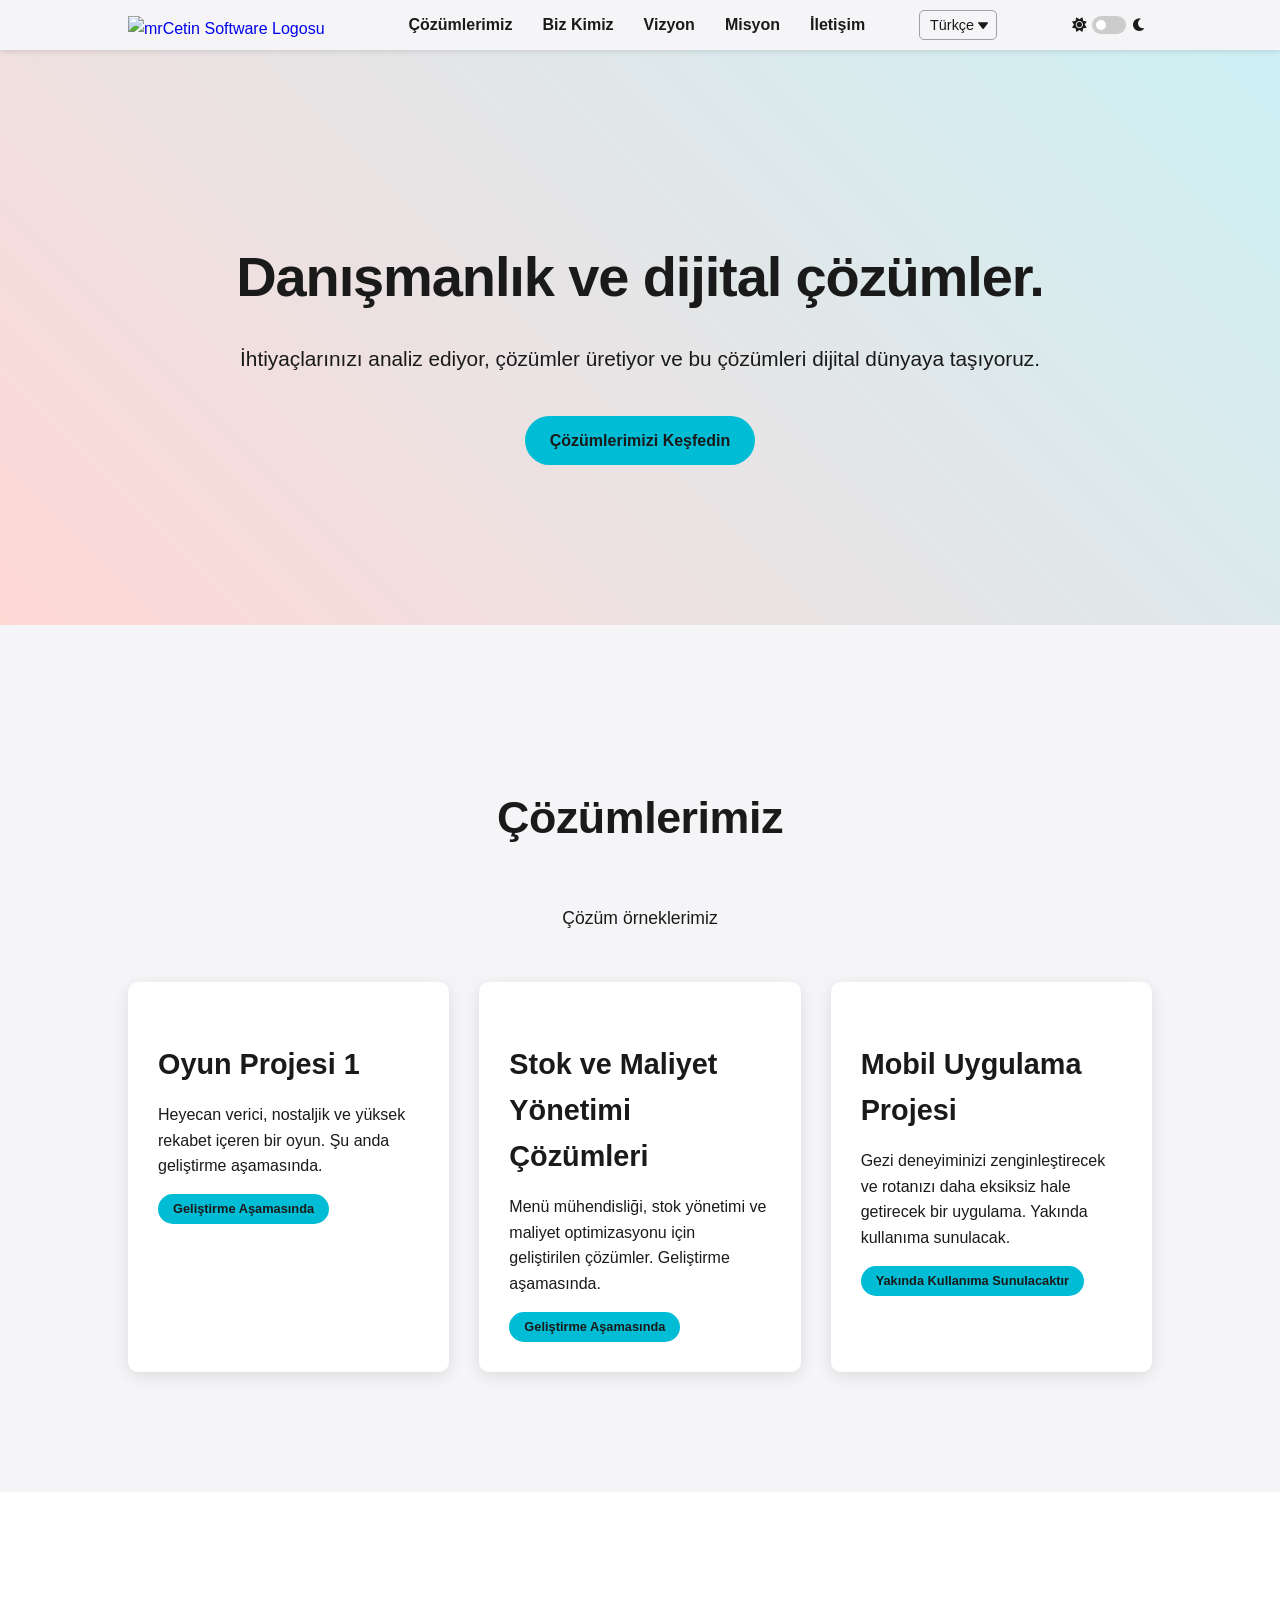
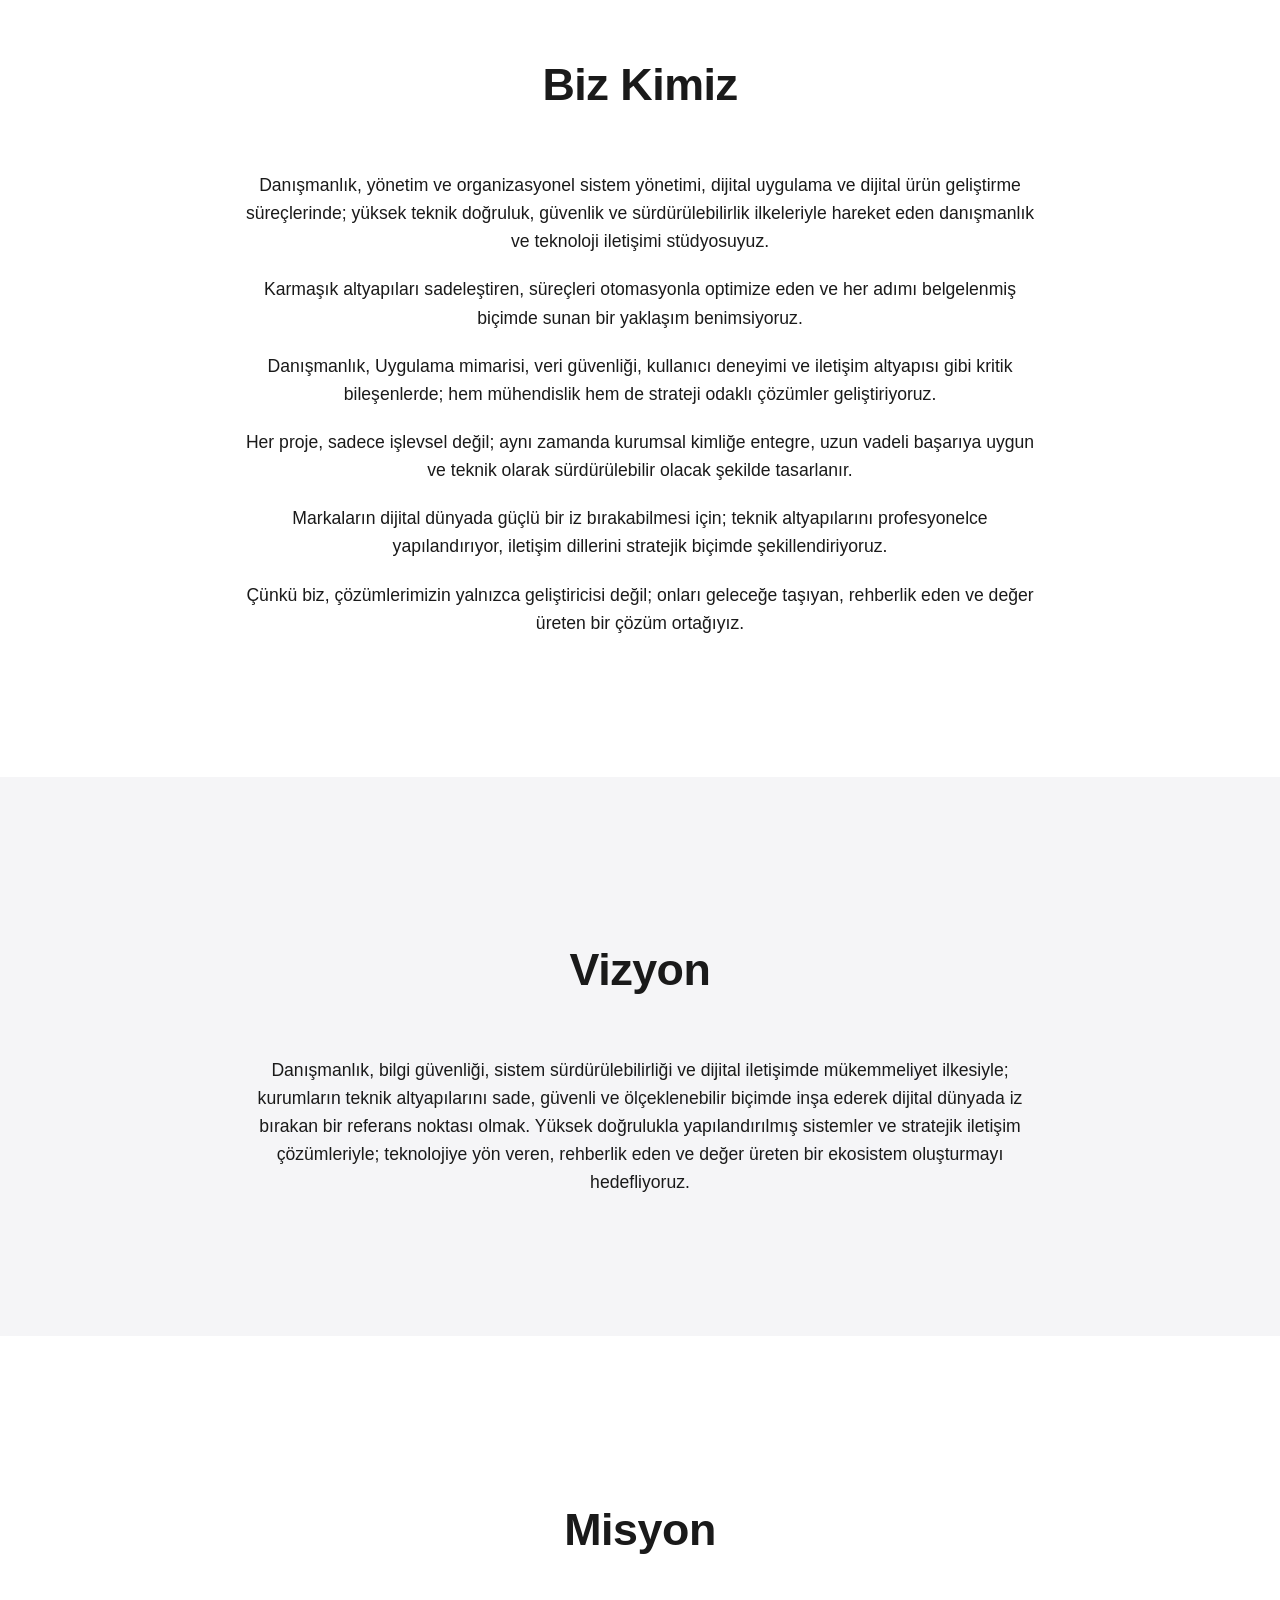
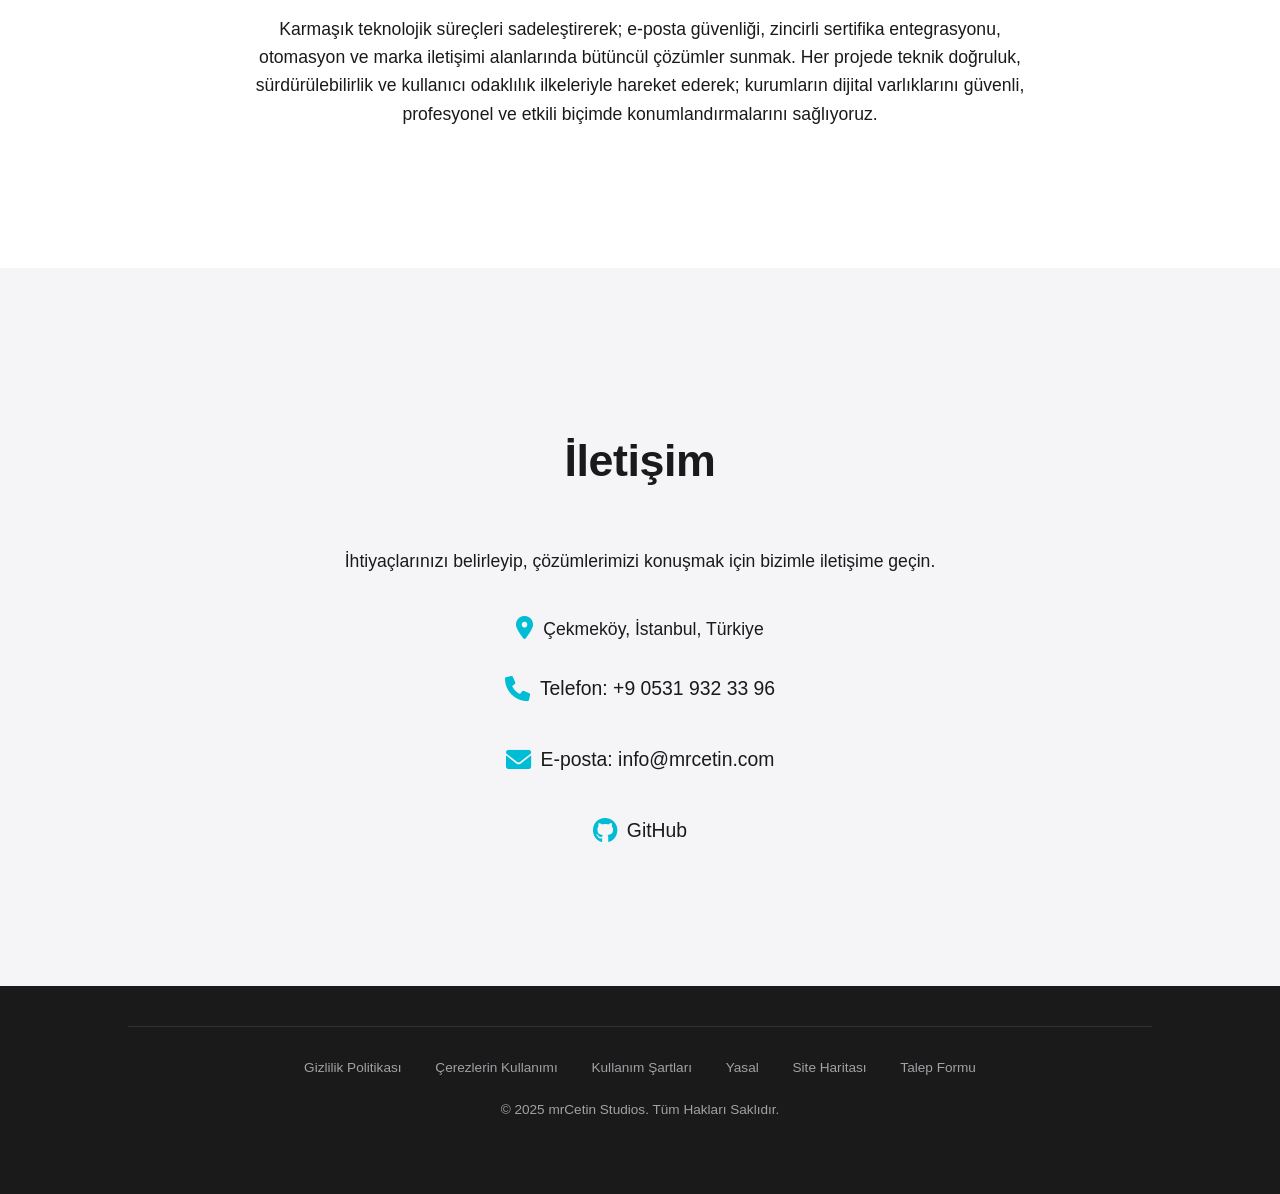
==== commit 5e220fe7: "Update contact email and add request form page" ====
--- a/index.html
+++ b/index.html
@@ -157,7 +157,7 @@
                 <div class="contact-info">
                     <p><i class="fas fa-map-marker-alt"></i> <span data-i18n="contact_address">Çekmeköy, İstanbul, Türkiye</span></p>
                     <p><a href="tel:+905319323396"><i class="fas fa-phone"></i> <span data-i18n="contact_phone">+90531-932 33 96</span></a></p>
-                    <p><a href="mailto:admin@mrcetin.com"><i class="fas fa-envelope"></i> <span data-i18n="contact_email">admin@mrcetin.com</span></a></p>
+                    <p><a href="mailto:info@mrcetin.com"><i class="fas fa-envelope"></i> <span data-i18n="contact_email">info@mrcetin.com</span></a></p>
                     <p><a href="https://github.com/rgt320q/mainWebSite" target="_blank"><i class="fab fa-github"></i> <span data-i18n="contact_github">GitHub</span></a></p>
                 </div>
                 <!-- İletişim formu veya bilgileri buraya gelecek -->
@@ -173,6 +173,7 @@
                 <a href="#terms-of-use" class="modal-trigger" data-i18n="footer_terms">Kullanım Şartları</a>
                 <a href="#legal-notice" class="modal-trigger" data-i18n="footer_legal">Yasal</a>
                 <a href="#sitemap" class="modal-trigger" data-i18n="footer_sitemap">Site Haritası</a>
+                <a href="requestform.html">Talep Formu</a>
             </div>
             <p data-i18n="footer_copyright">&copy; 2025 mrCetin Studios. Tüm Hakları Saklıdır.</p>
         </div>
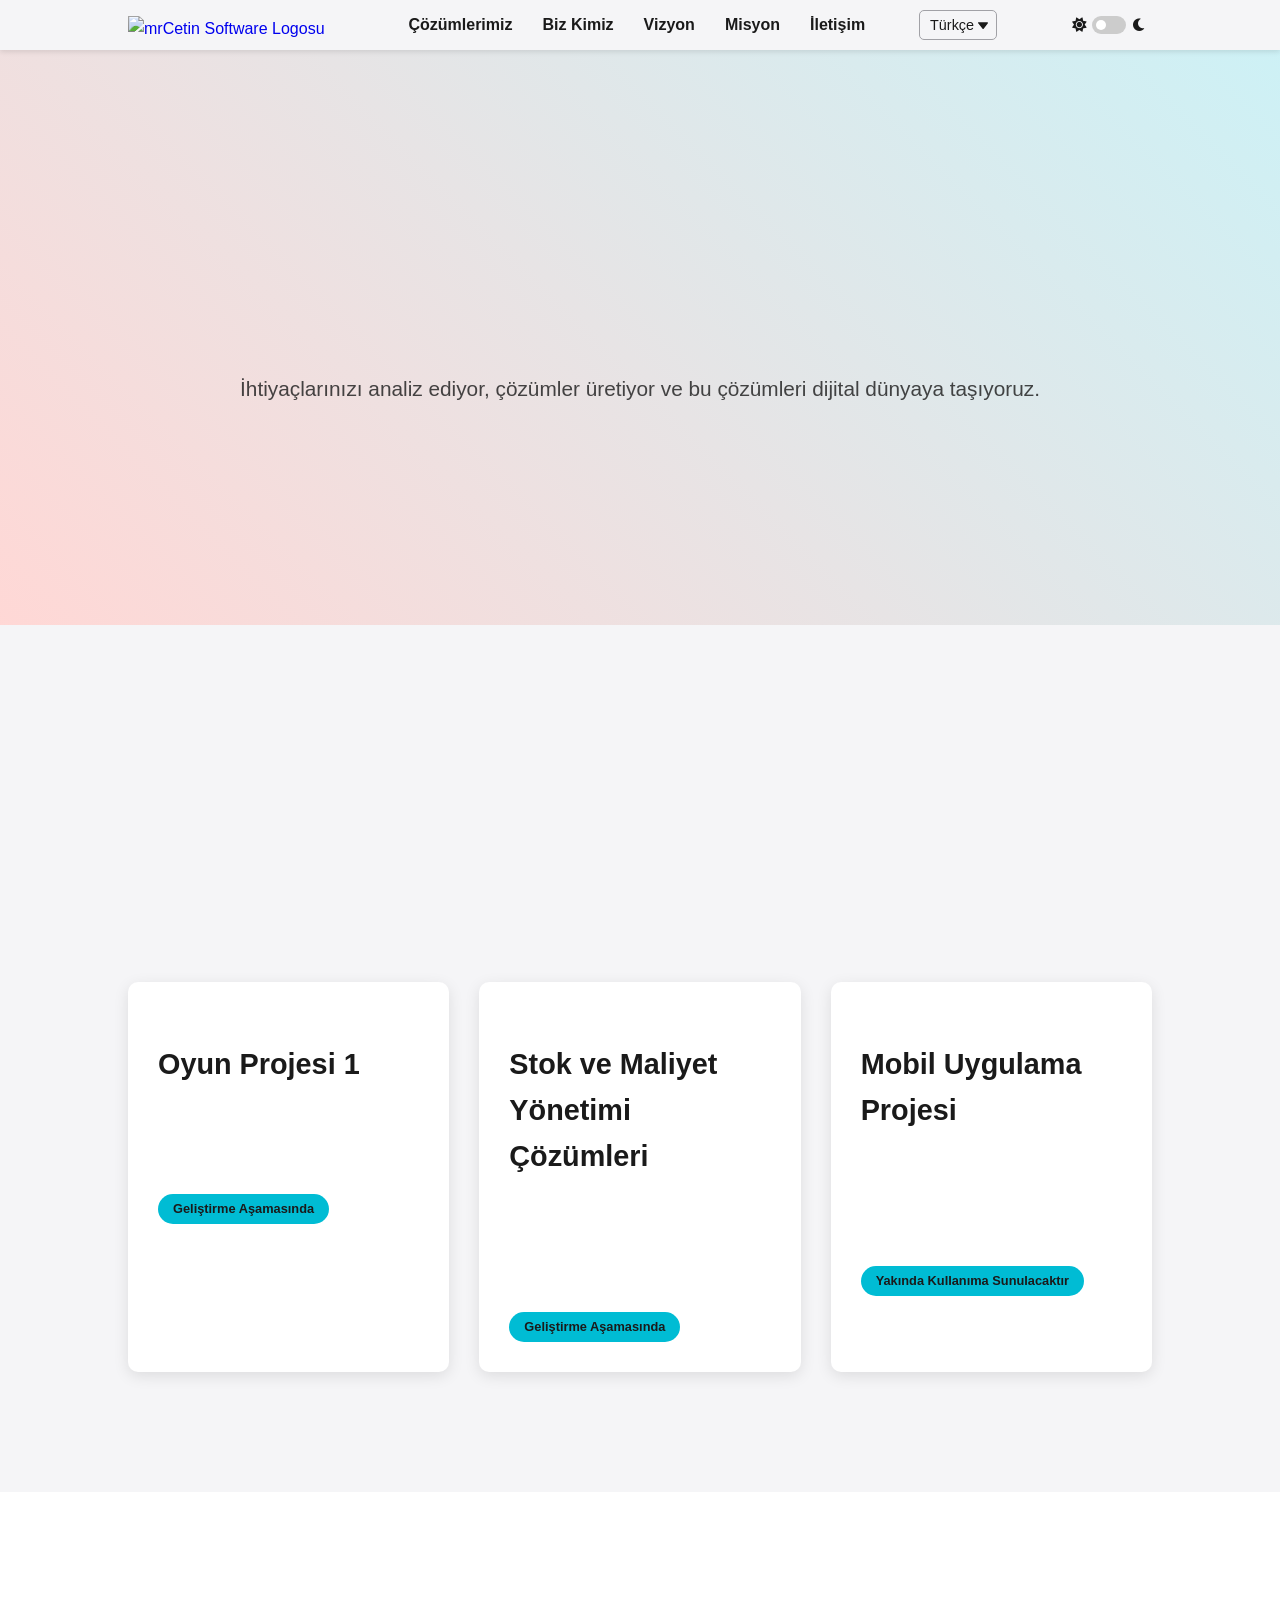
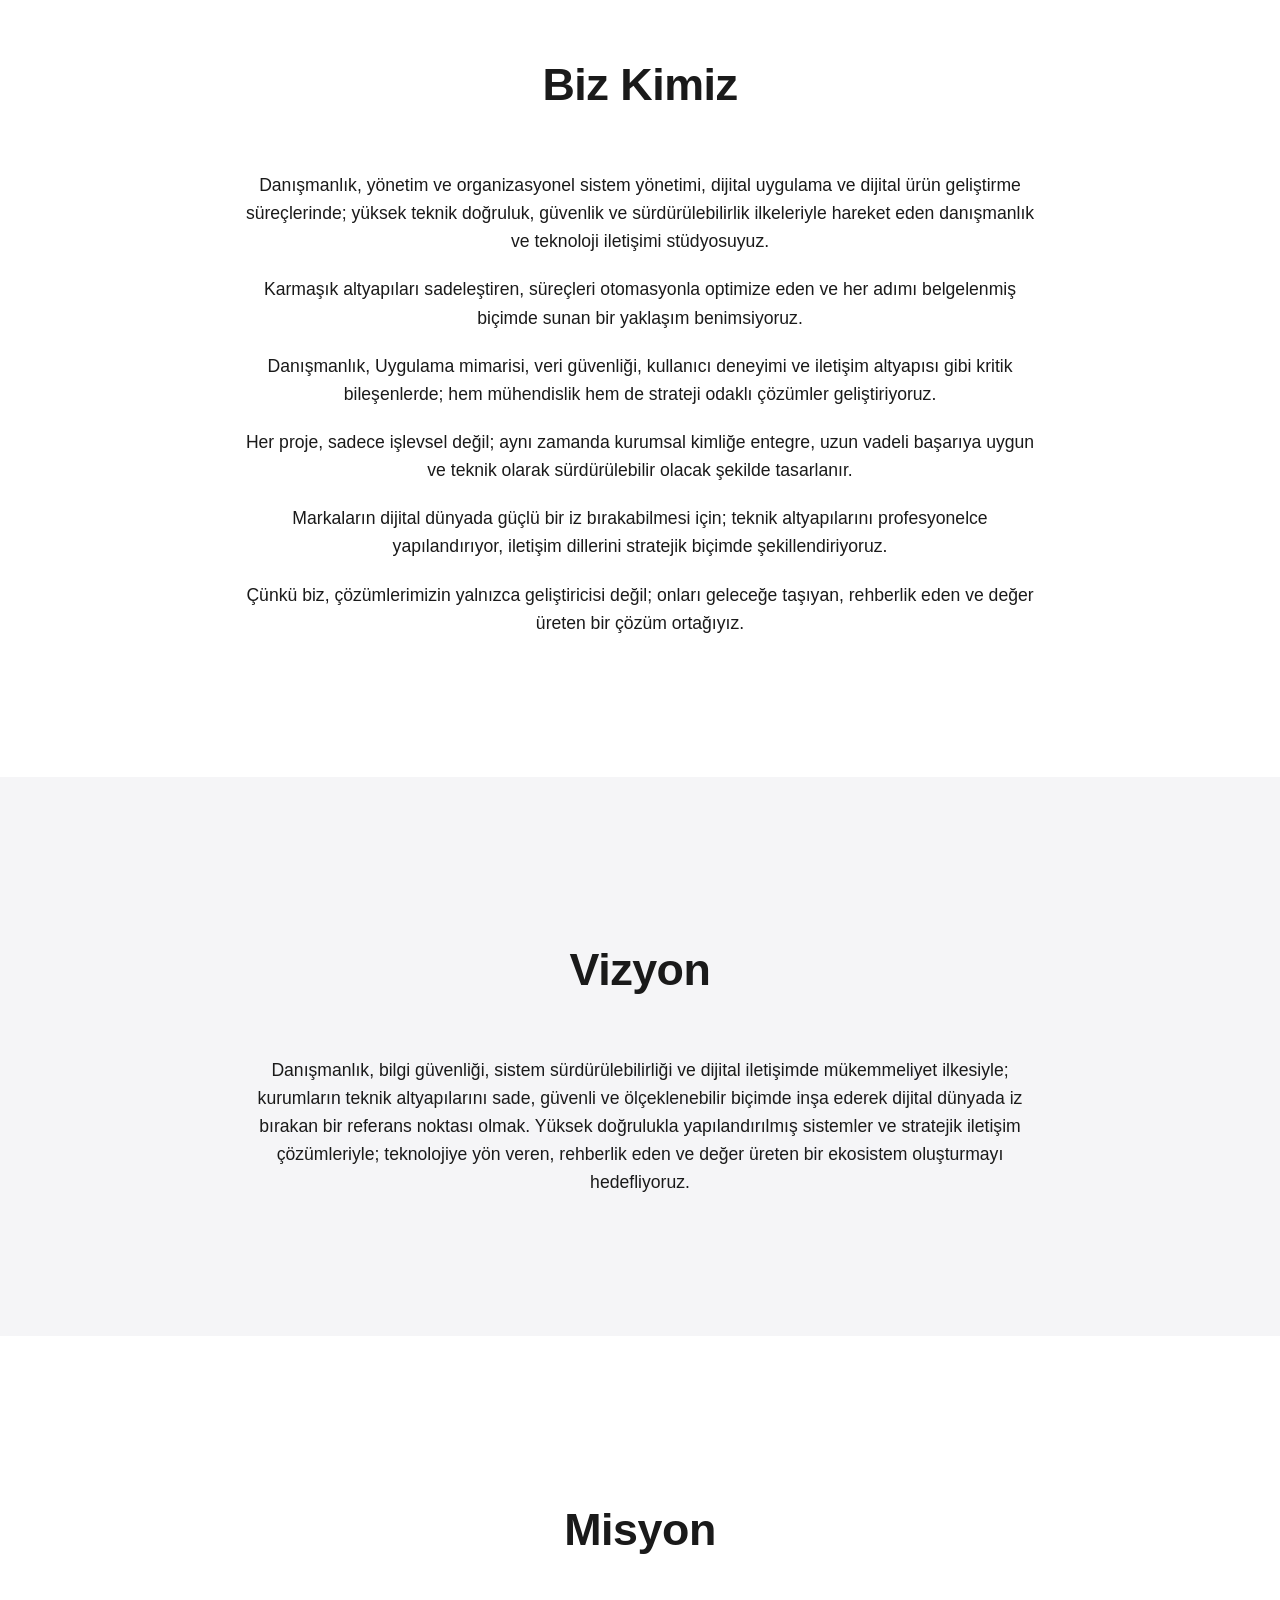
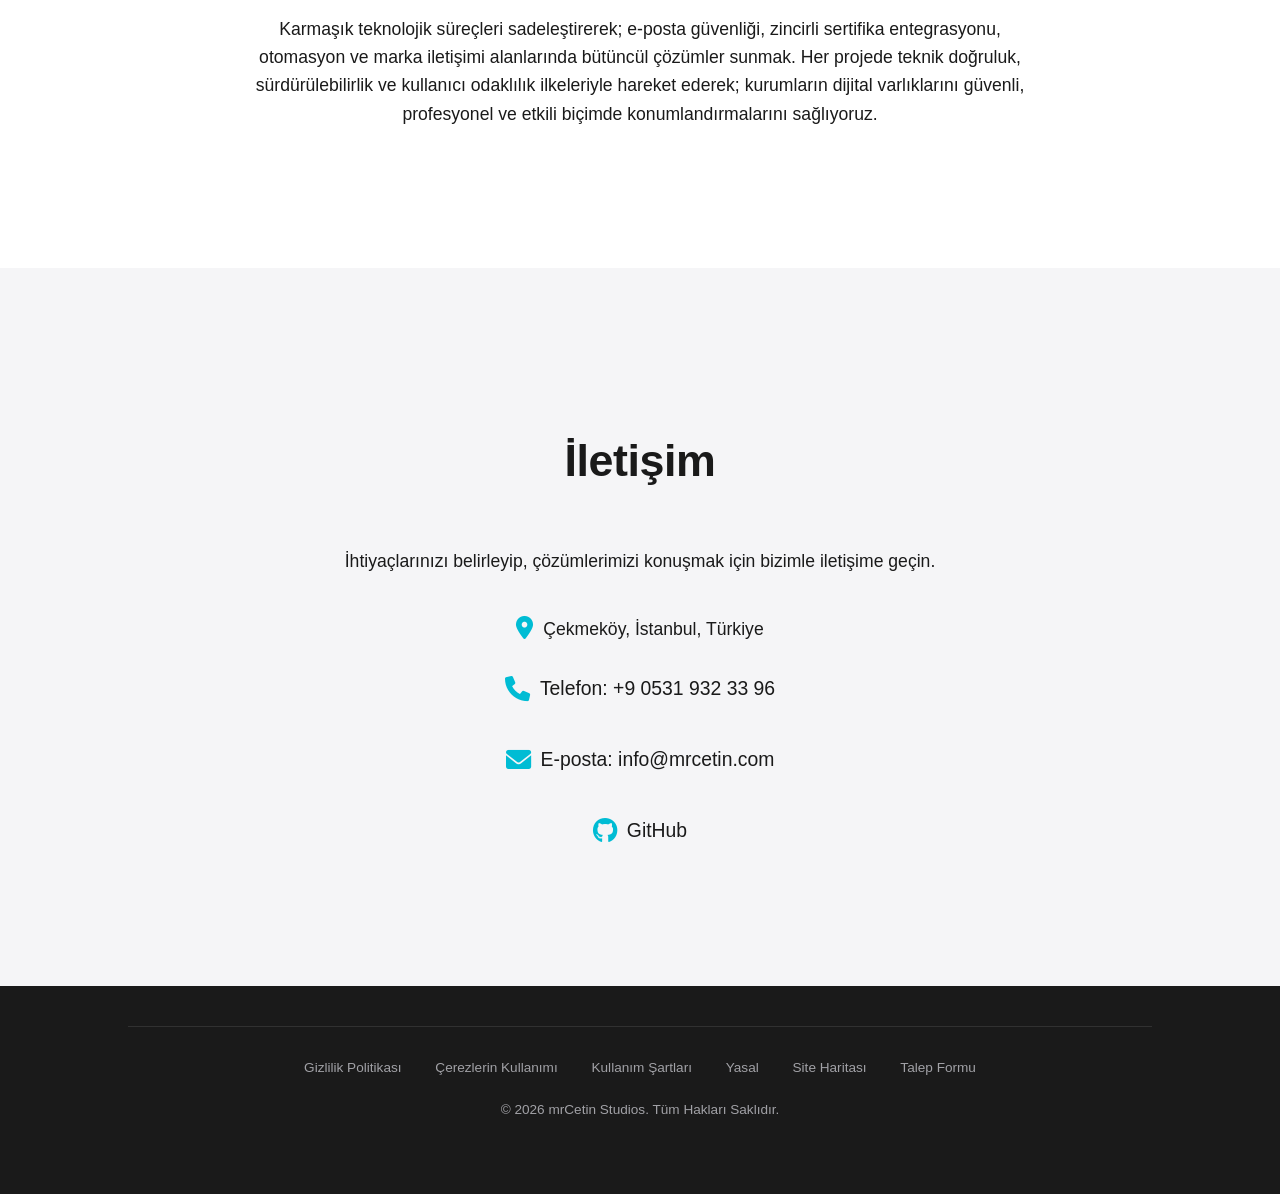
==== commit 3d8f2ece: "Update translations and enhance privacy policy and request form functionality - Updated copyright ye" ====
--- a/index.html
+++ b/index.html
@@ -12,7 +12,7 @@
         <div class="container">
             <a href="#" class="logo-link">
                 <div class="logo">
-                    <img src="logo.png" alt="mrCetin Software Logosu">
+                    <img src="logo.png" alt="mrCetin Software Logosu" data-i18n-alt="logo_alt">
                 </div>
             </a>
             <nav class="main-nav">
@@ -92,7 +92,7 @@
         <section id="hero" class="hero-section">
             <div class="container">
                 <div class="hero-animated-logo">
-                    <img src="logo.png" alt="mrCetin Software Animasyonlu Logo">
+                    <img src="logo.png" alt="mrCetin Software Animasyonlu Logo" data-i18n-alt="logo_alt">
                 </div>
                 <h1 data-i18n="hero_title">Danışmanlık ve dijital çözümler.</h1>
                 <p data-i18n="hero_subtitle">İhtiyaçlarınızı tespit edip, çözümler üretiyor ve onları dijital dünyaya taşıyoruz.</p>
@@ -173,7 +173,7 @@
                 <a href="#terms-of-use" class="modal-trigger" data-i18n="footer_terms">Kullanım Şartları</a>
                 <a href="#legal-notice" class="modal-trigger" data-i18n="footer_legal">Yasal</a>
                 <a href="#sitemap" class="modal-trigger" data-i18n="footer_sitemap">Site Haritası</a>
-                <a href="requestform.html">Talep Formu</a>
+                <a href="requestform.html" data-i18n="request_form_hero_title">Talep Formu</a>
             </div>
             <p data-i18n="footer_copyright">&copy; 2025 mrCetin Studios. Tüm Hakları Saklıdır.</p>
         </div>
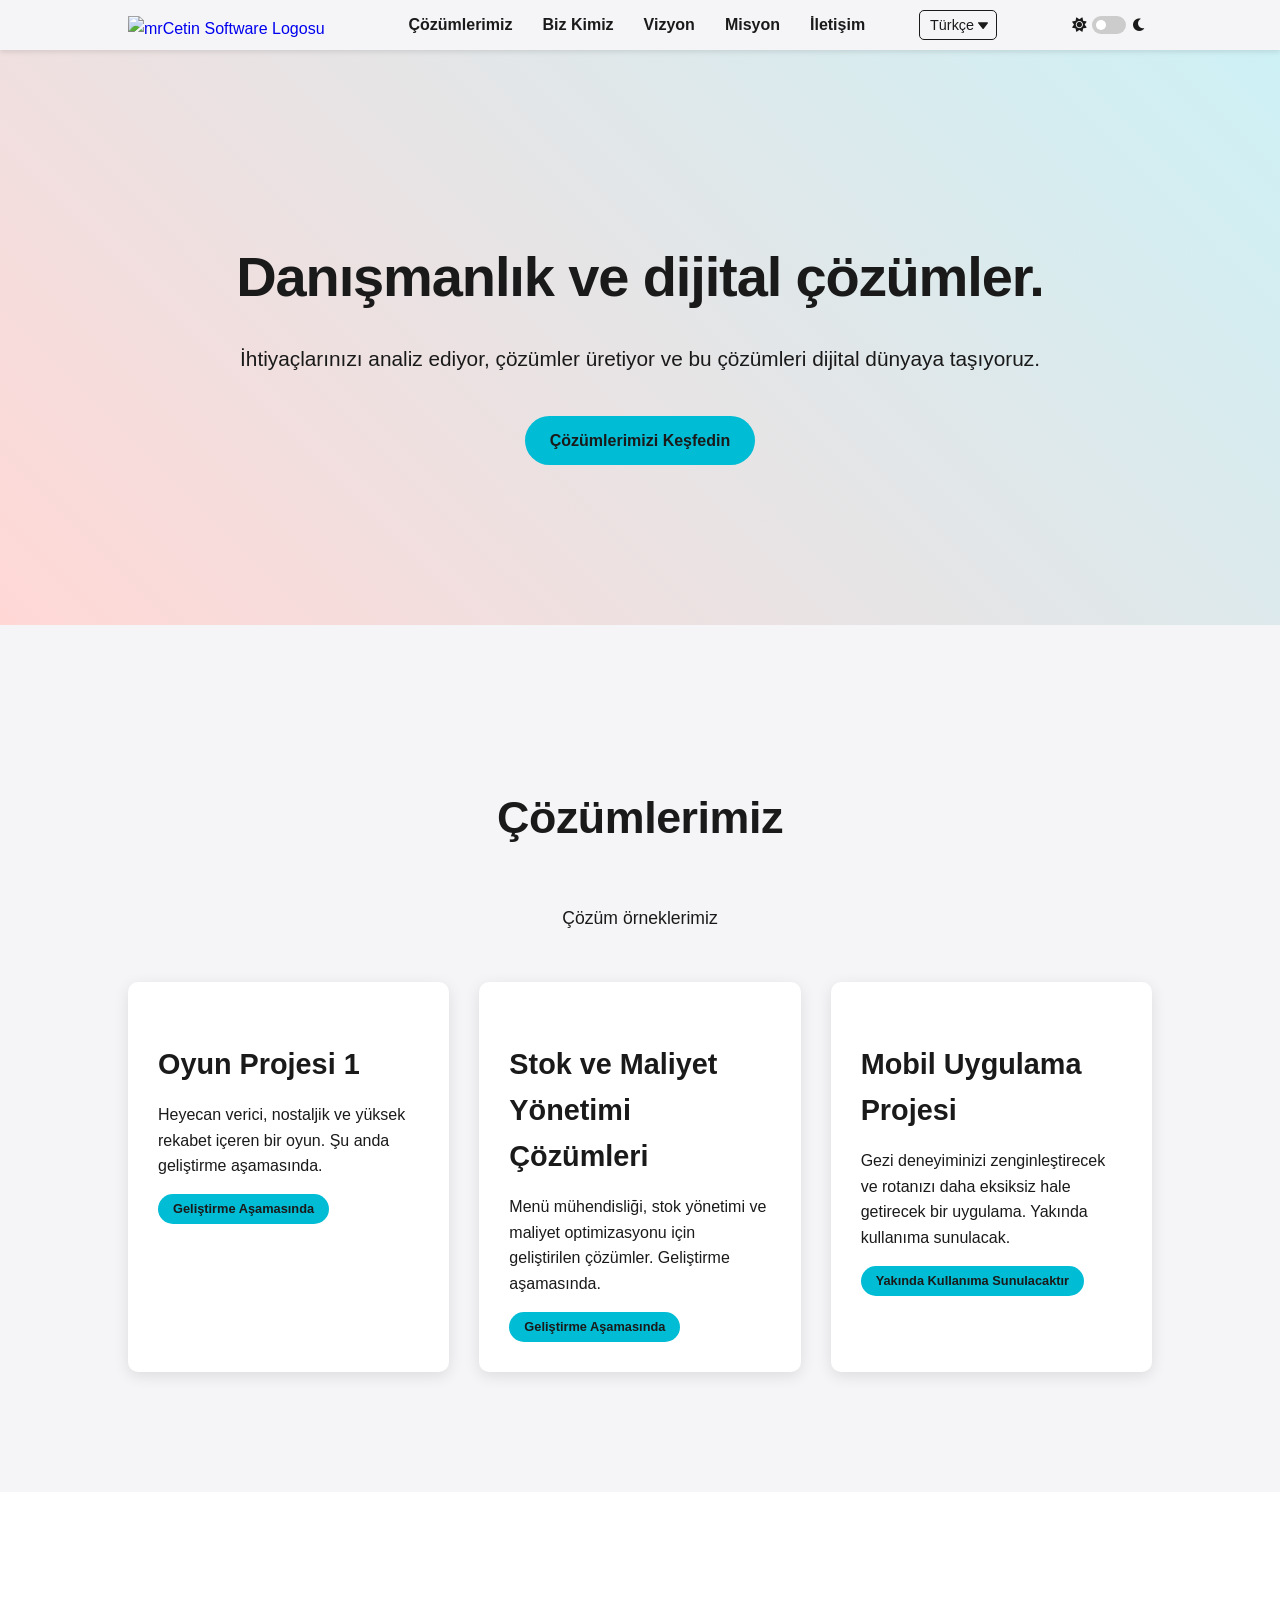
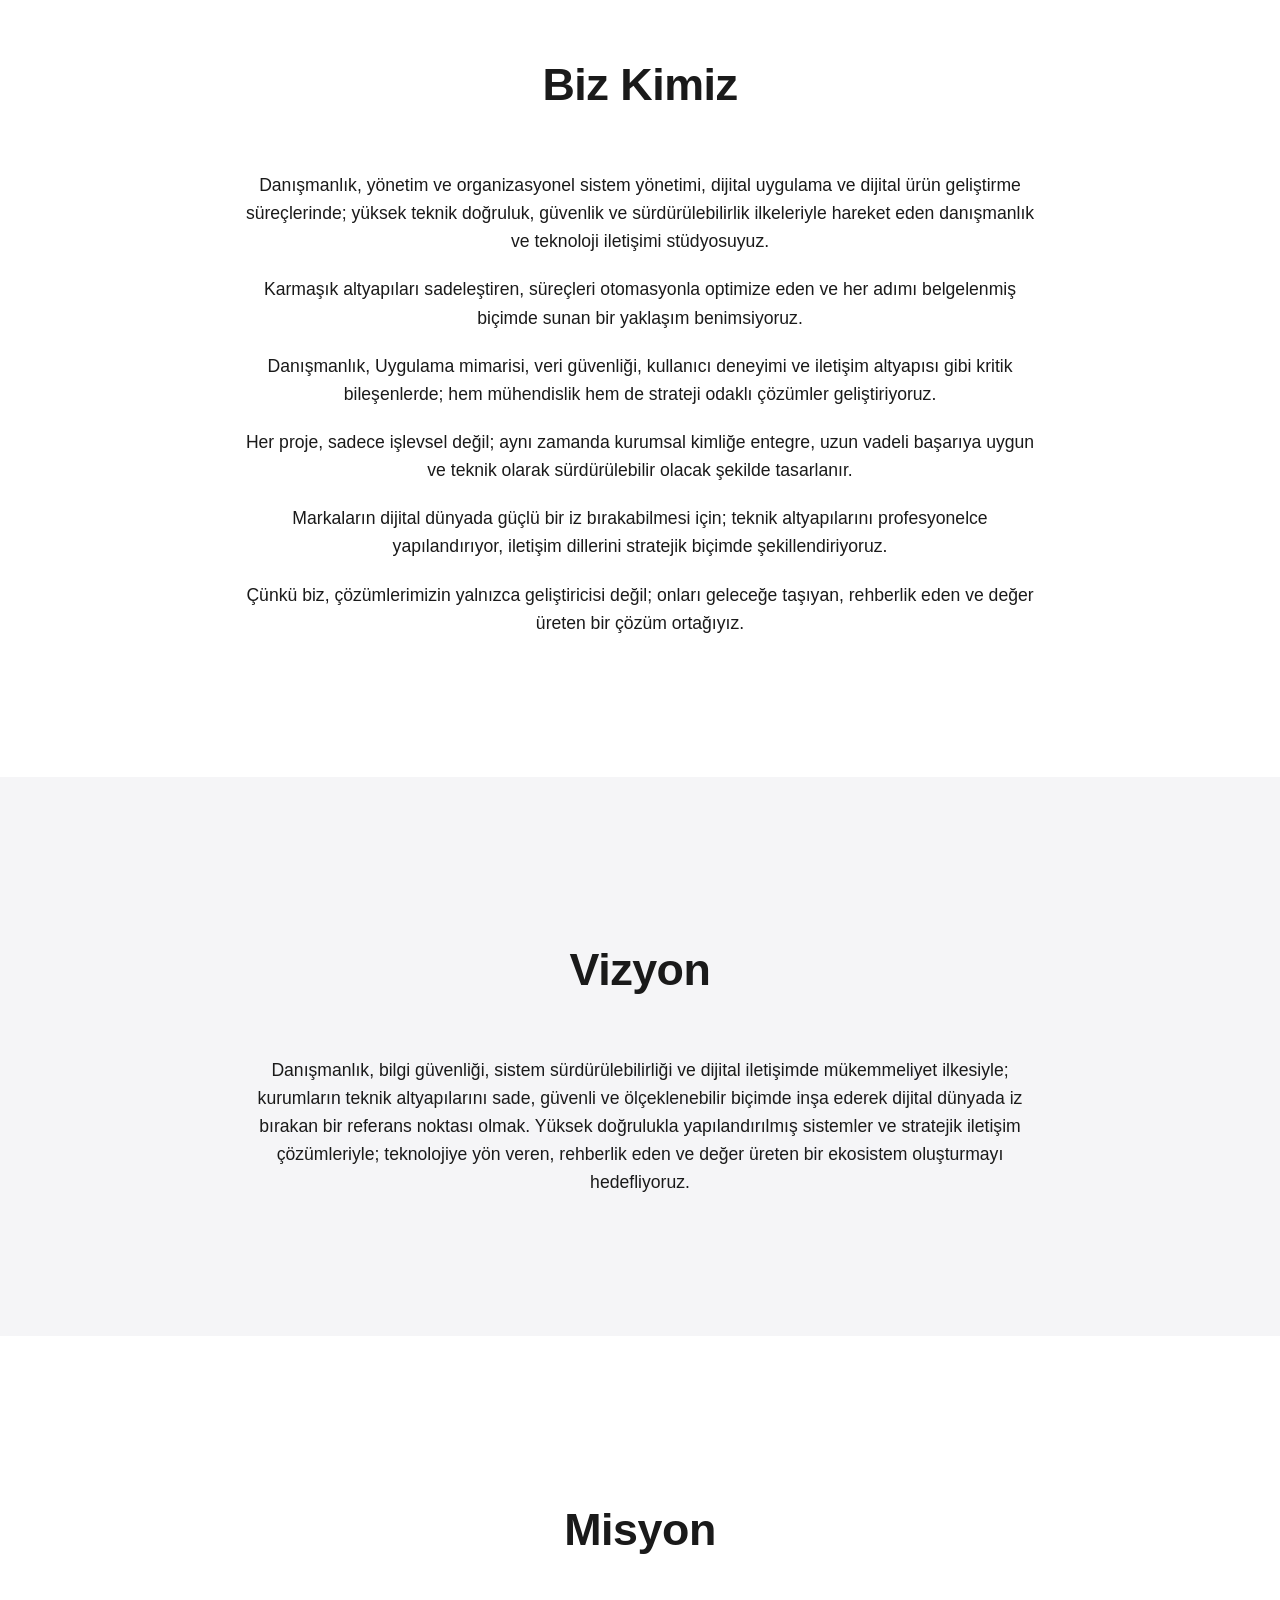
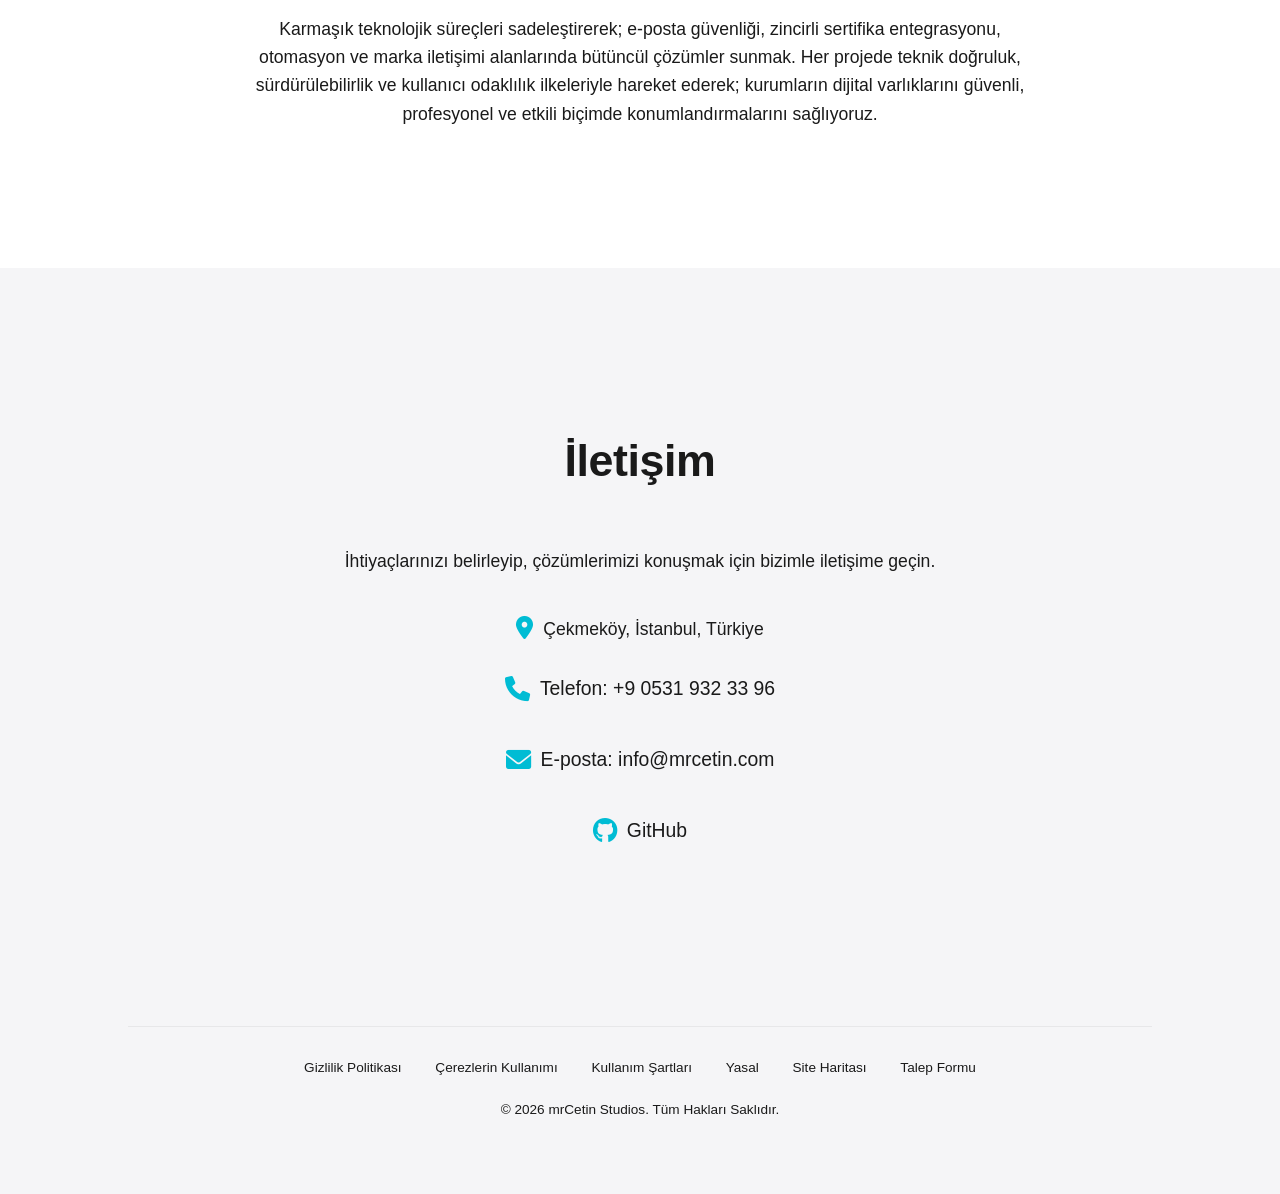
==== commit fc745463: "Update GitHub link in contact section to point to user profile" ====
--- a/index.html
+++ b/index.html
@@ -158,7 +158,7 @@
                     <p><i class="fas fa-map-marker-alt"></i> <span data-i18n="contact_address">Çekmeköy, İstanbul, Türkiye</span></p>
                     <p><a href="tel:+905319323396"><i class="fas fa-phone"></i> <span data-i18n="contact_phone">+90531-932 33 96</span></a></p>
                     <p><a href="mailto:info@mrcetin.com"><i class="fas fa-envelope"></i> <span data-i18n="contact_email">info@mrcetin.com</span></a></p>
-                    <p><a href="https://github.com/rgt320q/mainWebSite" target="_blank"><i class="fab fa-github"></i> <span data-i18n="contact_github">GitHub</span></a></p>
+                    <p><a href="https://github.com/rgt320q" target="_blank"><i class="fab fa-github"></i> <span data-i18n="contact_github">GitHub</span></a></p>
                 </div>
                 <!-- İletişim formu veya bilgileri buraya gelecek -->
             </div>
--- a/style.css
+++ b/style.css
@@ -6,8 +6,9 @@
     --color-accent-secondary: #FF3B30;
     --color-header-background: #F5F5F7;
     --color-header-text: #1A1A1A;
-    --color-footer-background: #1A1A1A;
-    --color-footer-text: #A1A1A6;
+    --color-footer-background: var(--color-background-secondary);
+    --color-footer-text: #1A1A1A;
+    --color-footer-border: rgba(0,0,0,0.06);
     --color-modal-background: rgba(0,0,0,0.8);
     --color-modal-content-background: #FFFFFF;
     --color-shadow: rgba(0,0,0,0.1);
@@ -20,7 +21,9 @@
     --color-background-secondary: #2C2C2E;
     --color-header-background: #1A1A1A;
     --color-header-text: #FFFFFF;
+    --color-footer-background: #1A1A1A;
     --color-footer-text: #8E8E93;
+    --color-footer-border: rgba(255,255,255,0.1);
     --color-modal-content-background: #2C2C2E;
     --color-shadow: rgba(255,255,255,0.2);
     --logo-filter: brightness(0) invert(1);
@@ -488,7 +491,7 @@
 }
 
 footer .container {
-    border-top: 1px solid rgba(255,255,255,0.1);
+    border-top: 1px solid var(--color-footer-border);
     padding-top: 30px;
 }
 
